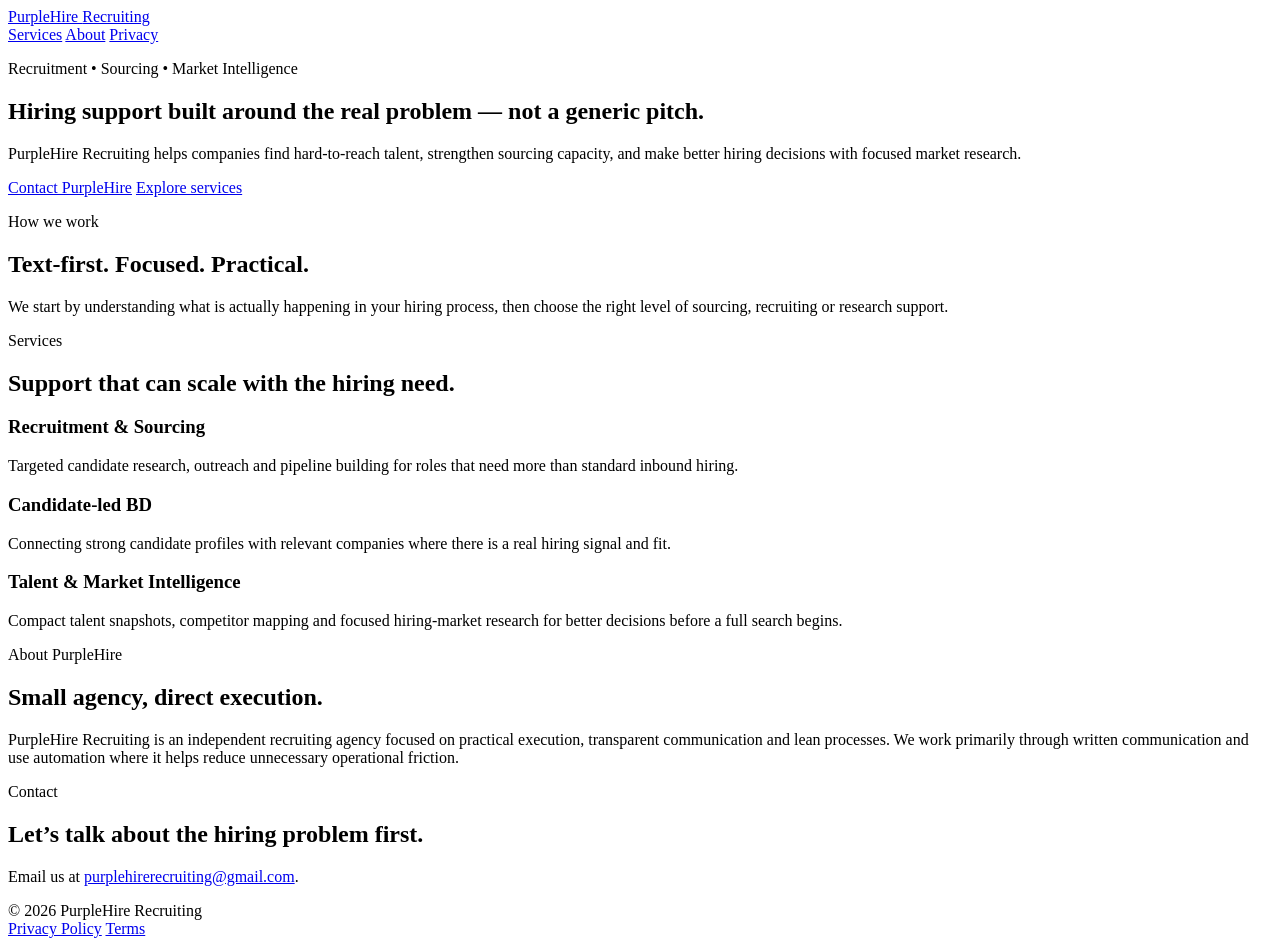
==== index.html @ 564413f8 "Create PurpleHire Recruiting homepage" ====
<!DOCTYPE html>
<html lang="en">
<head>
  <meta charset="UTF-8">
  <meta name="viewport" content="width=device-width, initial-scale=1.0">
  <meta name="description" content="PurpleHire Recruiting — recruitment, sourcing, candidate-led business development and market intelligence for growing teams.">
  <title>PurpleHire Recruiting</title>
  <link rel="stylesheet" href="style.css">
</head>
<body>
  <header class="site-header">
    <div class="container nav">
      <a class="brand" href="/">PurpleHire <span>Recruiting</span></a>
      <nav>
        <a href="#services">Services</a>
        <a href="#about">About</a>
        <a href="privacy.html">Privacy</a>
      </nav>
    </div>
  </header>

  <main>
    <section class="hero">
      <div class="container hero-grid">
        <div>
          <p class="eyebrow">Recruitment • Sourcing • Market Intelligence</p>
          <h1>Hiring support built around the real problem — not a generic pitch.</h1>
          <p class="lead">PurpleHire Recruiting helps companies find hard-to-reach talent, strengthen sourcing capacity, and make better hiring decisions with focused market research.</p>
          <div class="actions">
            <a class="button primary" href="mailto:purplehirerecruiting@gmail.com">Contact PurpleHire</a>
            <a class="button secondary" href="#services">Explore services</a>
          </div>
        </div>
        <aside class="card">
          <p class="card-kicker">How we work</p>
          <h2>Text-first. Focused. Practical.</h2>
          <p>We start by understanding what is actually happening in your hiring process, then choose the right level of sourcing, recruiting or research support.</p>
        </aside>
      </div>
    </section>

    <section id="services" class="section">
      <div class="container">
        <p class="eyebrow">Services</p>
        <h2>Support that can scale with the hiring need.</h2>
        <div class="cards">
          <article class="service-card">
            <h3>Recruitment & Sourcing</h3>
            <p>Targeted candidate research, outreach and pipeline building for roles that need more than standard inbound hiring.</p>
          </article>
          <article class="service-card">
            <h3>Candidate-led BD</h3>
            <p>Connecting strong candidate profiles with relevant companies where there is a real hiring signal and fit.</p>
          </article>
          <article class="service-card">
            <h3>Talent & Market Intelligence</h3>
            <p>Compact talent snapshots, competitor mapping and focused hiring-market research for better decisions before a full search begins.</p>
          </article>
        </div>
      </div>
    </section>

    <section id="about" class="section muted">
      <div class="container narrow">
        <p class="eyebrow">About PurpleHire</p>
        <h2>Small agency, direct execution.</h2>
        <p>PurpleHire Recruiting is an independent recruiting agency focused on practical execution, transparent communication and lean processes. We work primarily through written communication and use automation where it helps reduce unnecessary operational friction.</p>
      </div>
    </section>

    <section class="section contact">
      <div class="container narrow">
        <p class="eyebrow">Contact</p>
        <h2>Let’s talk about the hiring problem first.</h2>
        <p>Email us at <a href="mailto:purplehirerecruiting@gmail.com">purplehirerecruiting@gmail.com</a>.</p>
      </div>
    </section>
  </main>

  <footer>
    <div class="container footer-row">
      <span>© 2026 PurpleHire Recruiting</span>
      <div>
        <a href="privacy.html">Privacy Policy</a>
        <a href="terms.html">Terms</a>
      </div>
    </div>
  </footer>
</body>
</html>
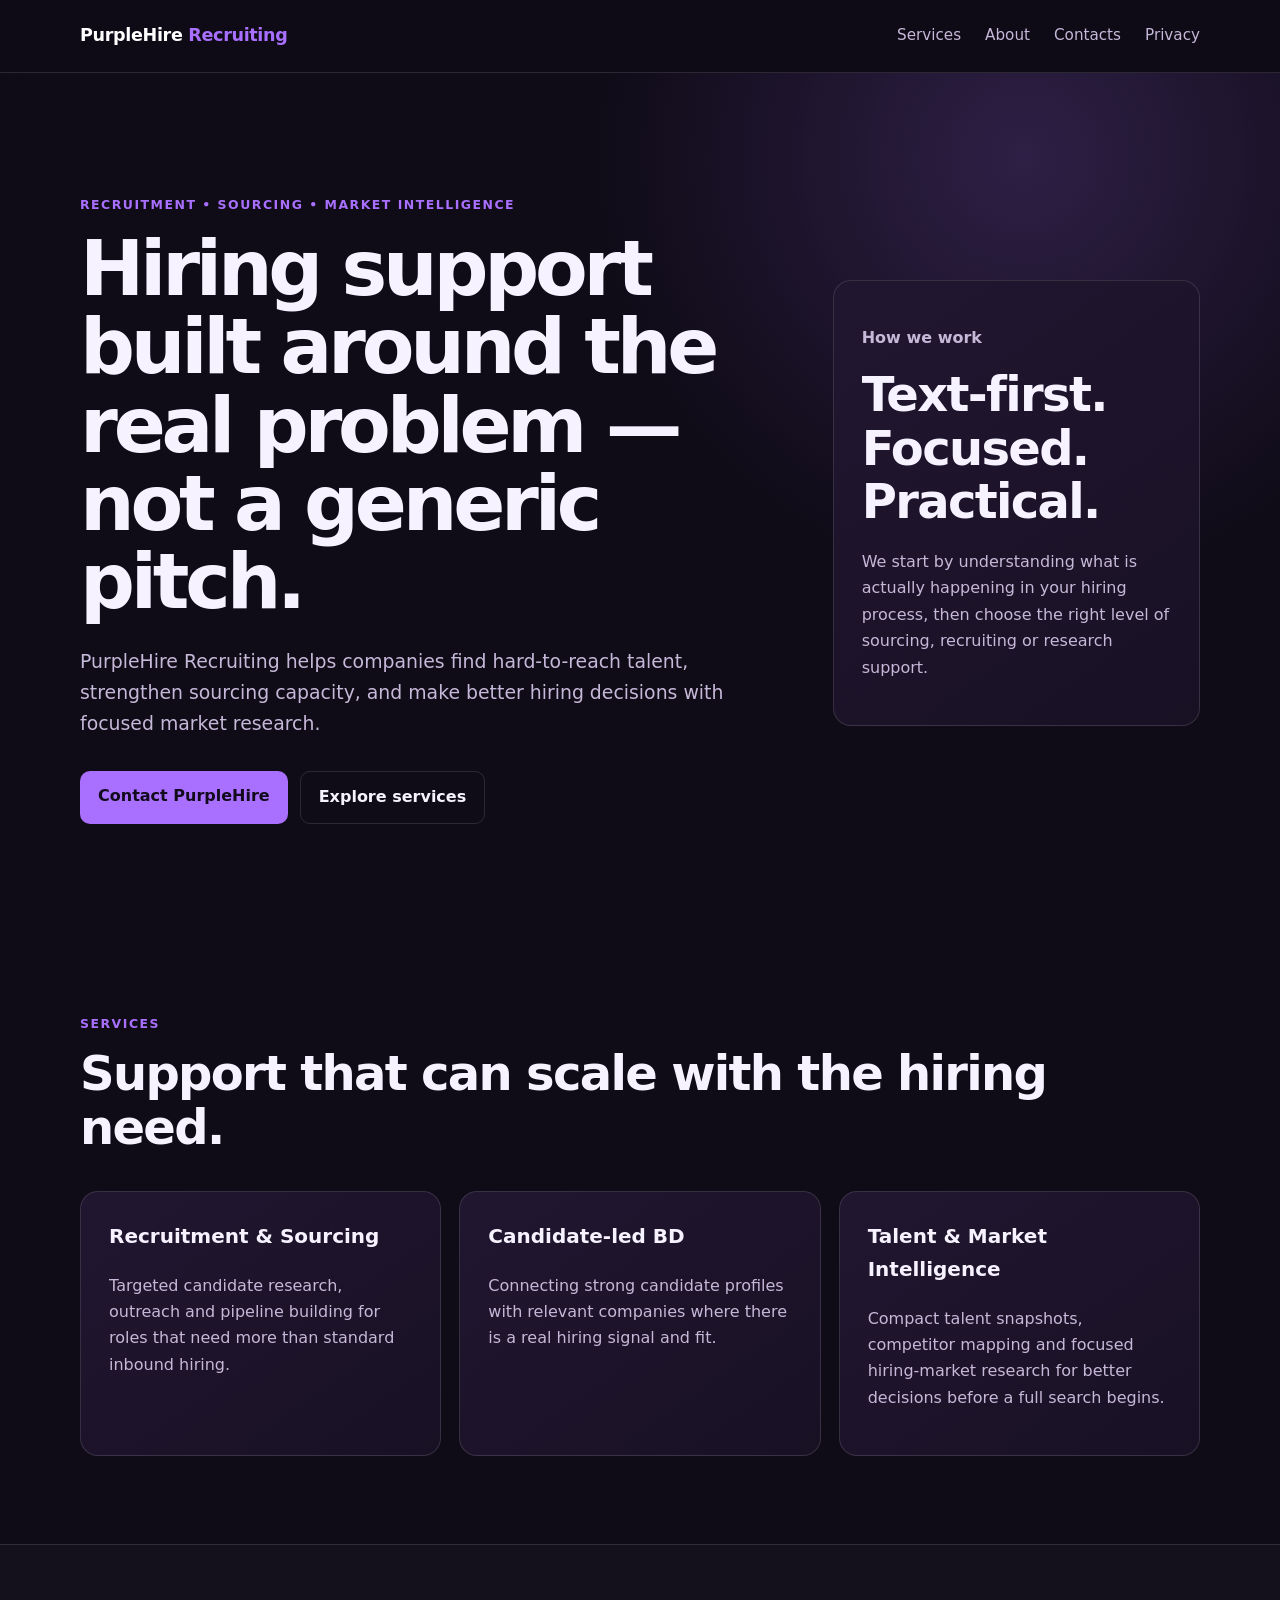
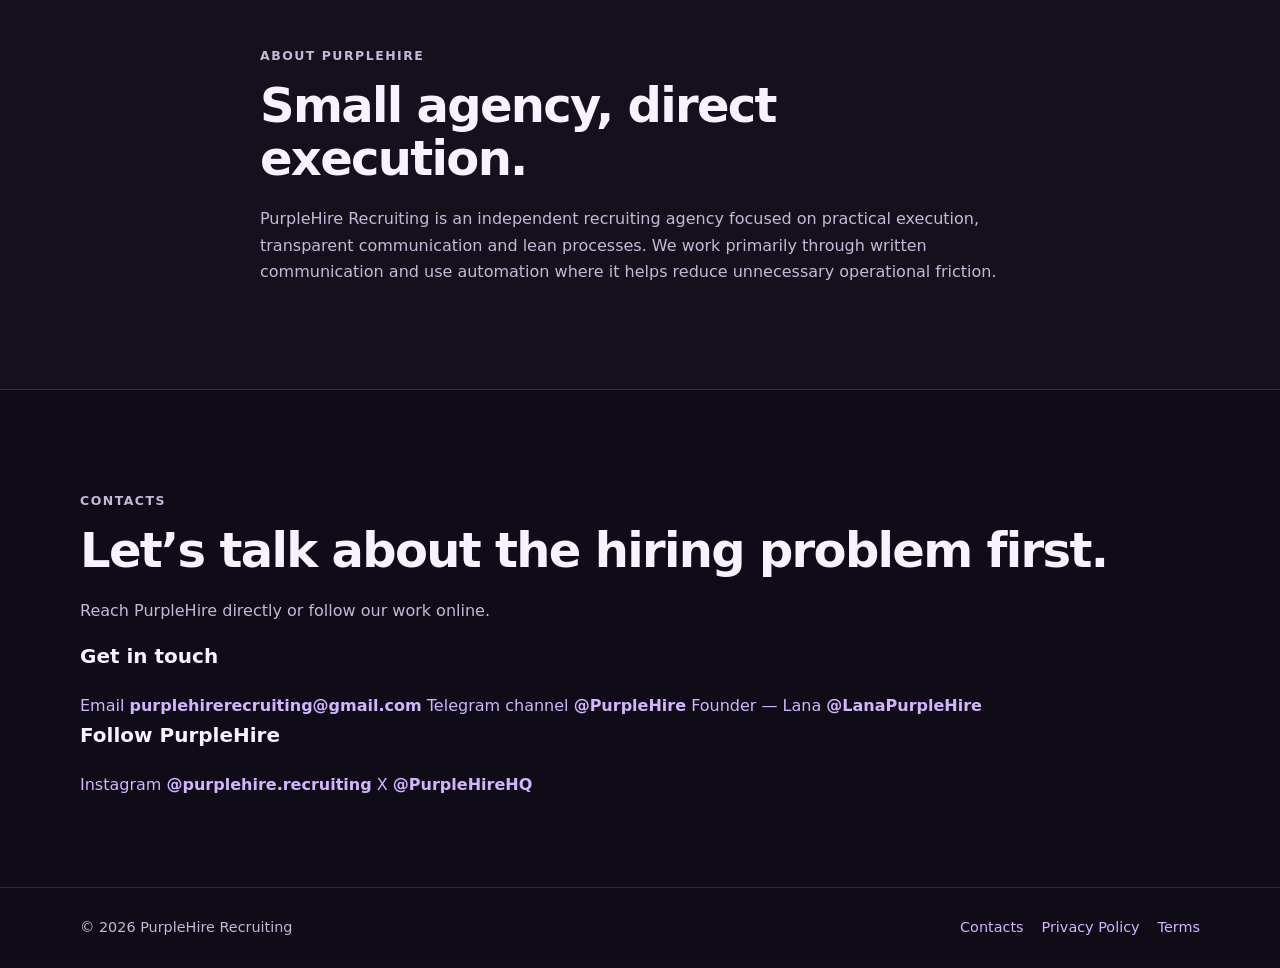
==== commit 3ab75b2d: "Add PurpleHire contact and social links" ====
--- a/index.html
+++ b/index.html
@@ -14,6 +14,7 @@
       <nav>
         <a href="#services">Services</a>
         <a href="#about">About</a>
+        <a href="#contacts">Contacts</a>
         <a href="privacy.html">Privacy</a>
       </nav>
     </div>
@@ -27,7 +28,7 @@
           <h1>Hiring support built around the real problem — not a generic pitch.</h1>
           <p class="lead">PurpleHire Recruiting helps companies find hard-to-reach talent, strengthen sourcing capacity, and make better hiring decisions with focused market research.</p>
           <div class="actions">
-            <a class="button primary" href="mailto:purplehirerecruiting@gmail.com">Contact PurpleHire</a>
+            <a class="button primary" href="#contacts">Contact PurpleHire</a>
             <a class="button secondary" href="#services">Explore services</a>
           </div>
         </div>
@@ -68,11 +69,39 @@
       </div>
     </section>
 
-    <section class="section contact">
-      <div class="container narrow">
-        <p class="eyebrow">Contact</p>
+    <section id="contacts" class="section contact">
+      <div class="container">
+        <p class="eyebrow">Contacts</p>
         <h2>Let’s talk about the hiring problem first.</h2>
-        <p>Email us at <a href="mailto:purplehirerecruiting@gmail.com">purplehirerecruiting@gmail.com</a>.</p>
+        <p class="contact-intro">Reach PurpleHire directly or follow our work online.</p>
+        <div class="contact-grid">
+          <div class="contact-card">
+            <h3>Get in touch</h3>
+            <a class="contact-link" href="mailto:purplehirerecruiting@gmail.com">
+              <span>Email</span>
+              <strong>purplehirerecruiting@gmail.com</strong>
+            </a>
+            <a class="contact-link" href="https://t.me/PurpleHire" target="_blank" rel="noopener noreferrer">
+              <span>Telegram channel</span>
+              <strong>@PurpleHire</strong>
+            </a>
+            <a class="contact-link" href="https://t.me/LanaPurpleHire" target="_blank" rel="noopener noreferrer">
+              <span>Founder — Lana</span>
+              <strong>@LanaPurpleHire</strong>
+            </a>
+          </div>
+          <div class="contact-card">
+            <h3>Follow PurpleHire</h3>
+            <a class="contact-link" href="https://www.instagram.com/purplehire.recruiting" target="_blank" rel="noopener noreferrer">
+              <span>Instagram</span>
+              <strong>@purplehire.recruiting</strong>
+            </a>
+            <a class="contact-link" href="https://x.com/PurpleHireHQ" target="_blank" rel="noopener noreferrer">
+              <span>X</span>
+              <strong>@PurpleHireHQ</strong>
+            </a>
+          </div>
+        </div>
       </div>
     </section>
   </main>
@@ -81,6 +110,7 @@
     <div class="container footer-row">
       <span>© 2026 PurpleHire Recruiting</span>
       <div>
+        <a href="#contacts">Contacts</a>
         <a href="privacy.html">Privacy Policy</a>
         <a href="terms.html">Terms</a>
       </div>
--- a/style.css
+++ b/style.css
@@ -0,0 +1,57 @@
+:root {
+  --bg: #0f0b17;
+  --panel: #181124;
+  --panel-2: #211630;
+  --text: #f7f2ff;
+  --muted: #c6b8d8;
+  --purple: #a970ff;
+  --purple-2: #d3b4ff;
+  --line: rgba(255,255,255,.12);
+}
+* { box-sizing: border-box; }
+html { scroll-behavior: smooth; }
+body { margin: 0; font-family: Inter, ui-sans-serif, system-ui, -apple-system, BlinkMacSystemFont, "Segoe UI", sans-serif; background: var(--bg); color: var(--text); line-height: 1.65; }
+a { color: var(--purple-2); text-decoration: none; }
+a:hover { text-decoration: underline; }
+.container { width: min(1120px, calc(100% - 40px)); margin: 0 auto; }
+.narrow { max-width: 760px; }
+.site-header { position: sticky; top: 0; z-index: 10; background: rgba(15,11,23,.9); backdrop-filter: blur(14px); border-bottom: 1px solid var(--line); }
+.nav { min-height: 72px; display: flex; align-items: center; justify-content: space-between; gap: 24px; }
+.brand { color: #fff; font-weight: 800; letter-spacing: -.02em; font-size: 1.1rem; }
+.brand span { color: var(--purple); }
+nav { display: flex; gap: 24px; }
+nav a { color: var(--muted); font-size: .95rem; }
+.hero { padding: 110px 0 90px; background: radial-gradient(circle at 80% 10%, rgba(169,112,255,.20), transparent 34%); }
+.hero-grid { display: grid; grid-template-columns: 1.5fr .8fr; gap: 64px; align-items: center; }
+.eyebrow { color: var(--purple); font-weight: 750; text-transform: uppercase; letter-spacing: .12em; font-size: .78rem; }
+h1 { font-size: clamp(2.7rem, 6vw, 5.3rem); line-height: 1.02; letter-spacing: -.055em; margin: 14px 0 24px; max-width: 900px; }
+h2 { font-size: clamp(2rem, 4vw, 3rem); line-height: 1.12; letter-spacing: -.035em; margin: 10px 0 20px; }
+h3 { font-size: 1.25rem; margin-top: 0; }
+.lead { color: var(--muted); font-size: 1.18rem; max-width: 720px; }
+.actions { display: flex; flex-wrap: wrap; gap: 12px; margin-top: 32px; }
+.button { display: inline-block; padding: 12px 18px; border-radius: 10px; font-weight: 750; }
+.button:hover { text-decoration: none; transform: translateY(-1px); }
+.primary { background: var(--purple); color: #120b1d; }
+.secondary { border: 1px solid var(--line); color: var(--text); }
+.card, .service-card { border: 1px solid var(--line); background: linear-gradient(145deg, var(--panel-2), var(--panel)); border-radius: 18px; padding: 28px; }
+.card-kicker { color: var(--purple-2); font-weight: 700; }
+.card p, .service-card p, .muted p, .contact p { color: var(--muted); }
+.section { padding: 88px 0; }
+.muted { background: rgba(255,255,255,.025); border-top: 1px solid var(--line); border-bottom: 1px solid var(--line); }
+.cards { display: grid; grid-template-columns: repeat(3, 1fr); gap: 18px; margin-top: 36px; }
+.contact { text-align: left; }
+footer { border-top: 1px solid var(--line); padding: 28px 0; color: var(--muted); font-size: .9rem; }
+.footer-row { display: flex; justify-content: space-between; gap: 20px; }
+.footer-row div { display: flex; gap: 18px; }
+.legal { padding: 70px 0 100px; }
+.legal h1 { font-size: clamp(2.4rem, 5vw, 4rem); }
+.legal h2 { font-size: 1.45rem; margin-top: 38px; }
+.legal p, .legal li { color: var(--muted); }
+.legal strong { color: var(--text); }
+@media (max-width: 800px) {
+  .hero-grid, .cards { grid-template-columns: 1fr; }
+  .hero { padding-top: 72px; }
+  nav { gap: 12px; }
+  nav a:nth-child(1), nav a:nth-child(2) { display: none; }
+  .footer-row { flex-direction: column; }
+}
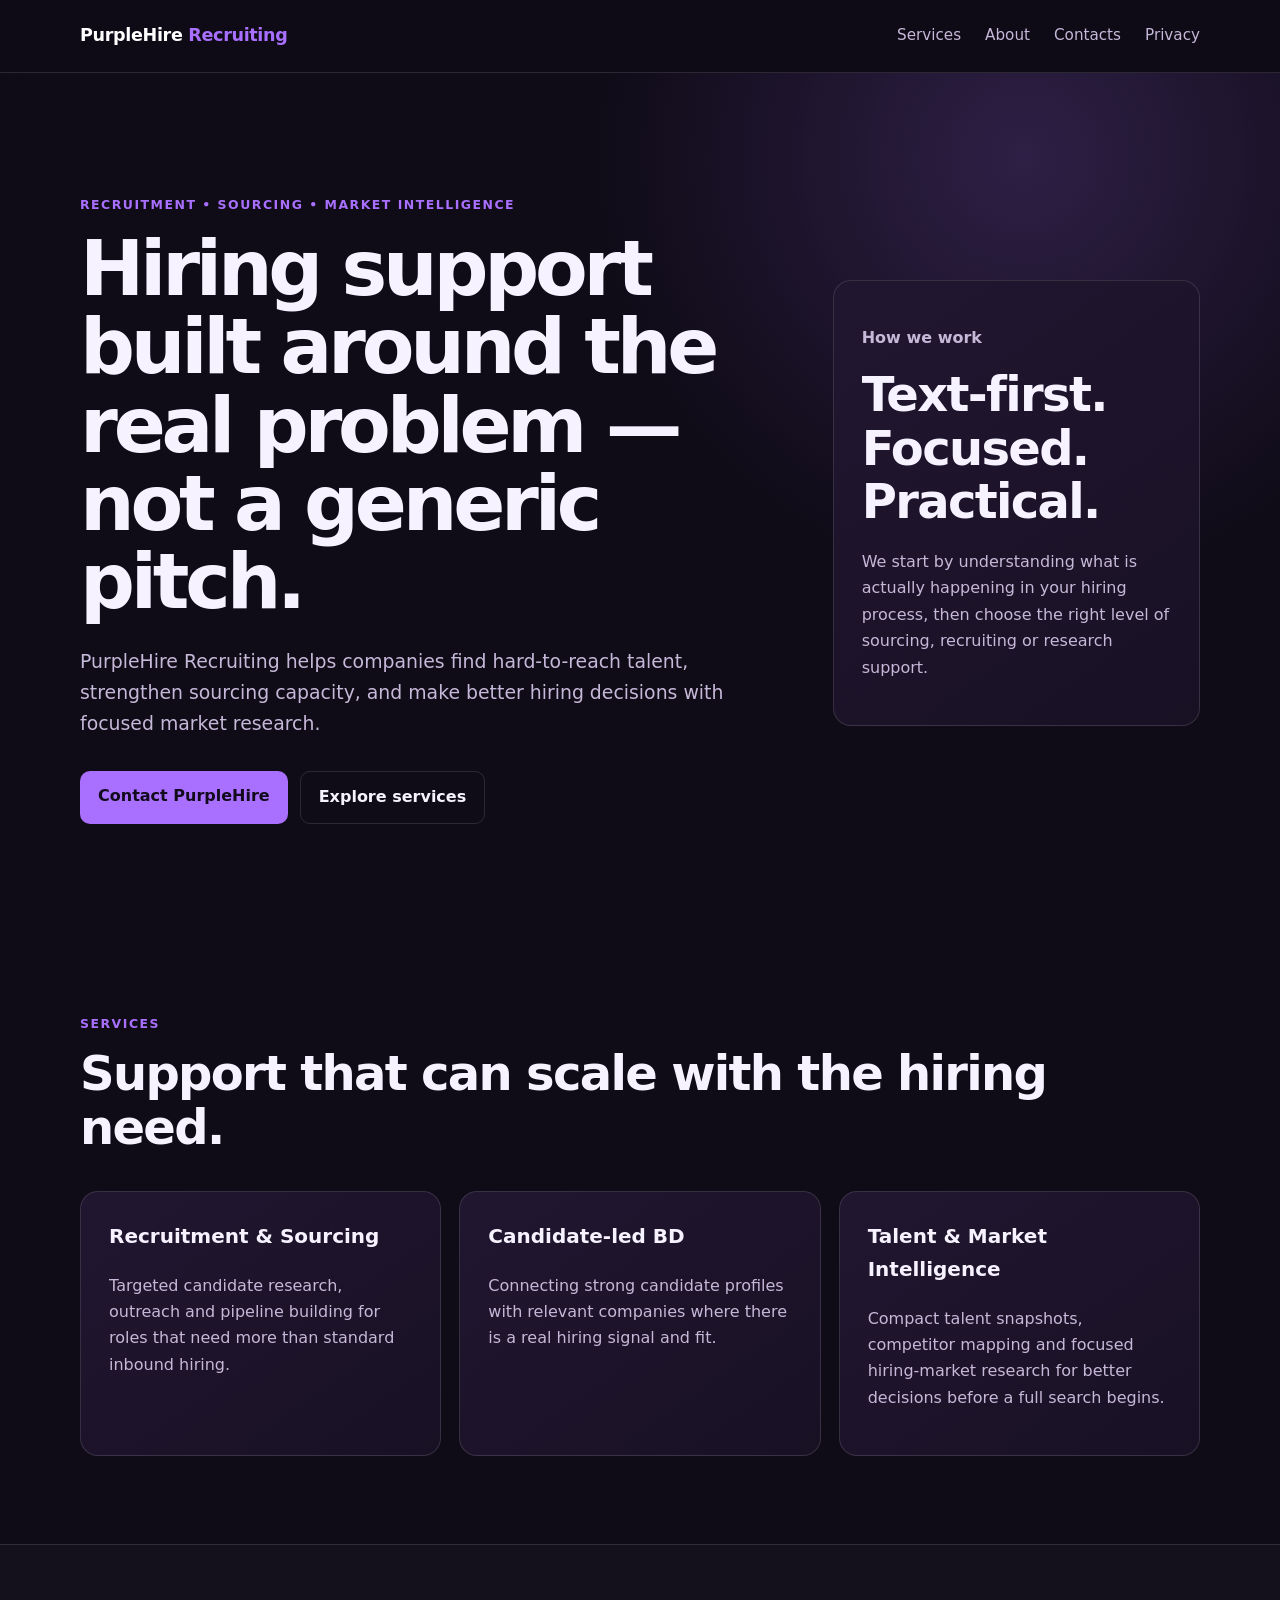
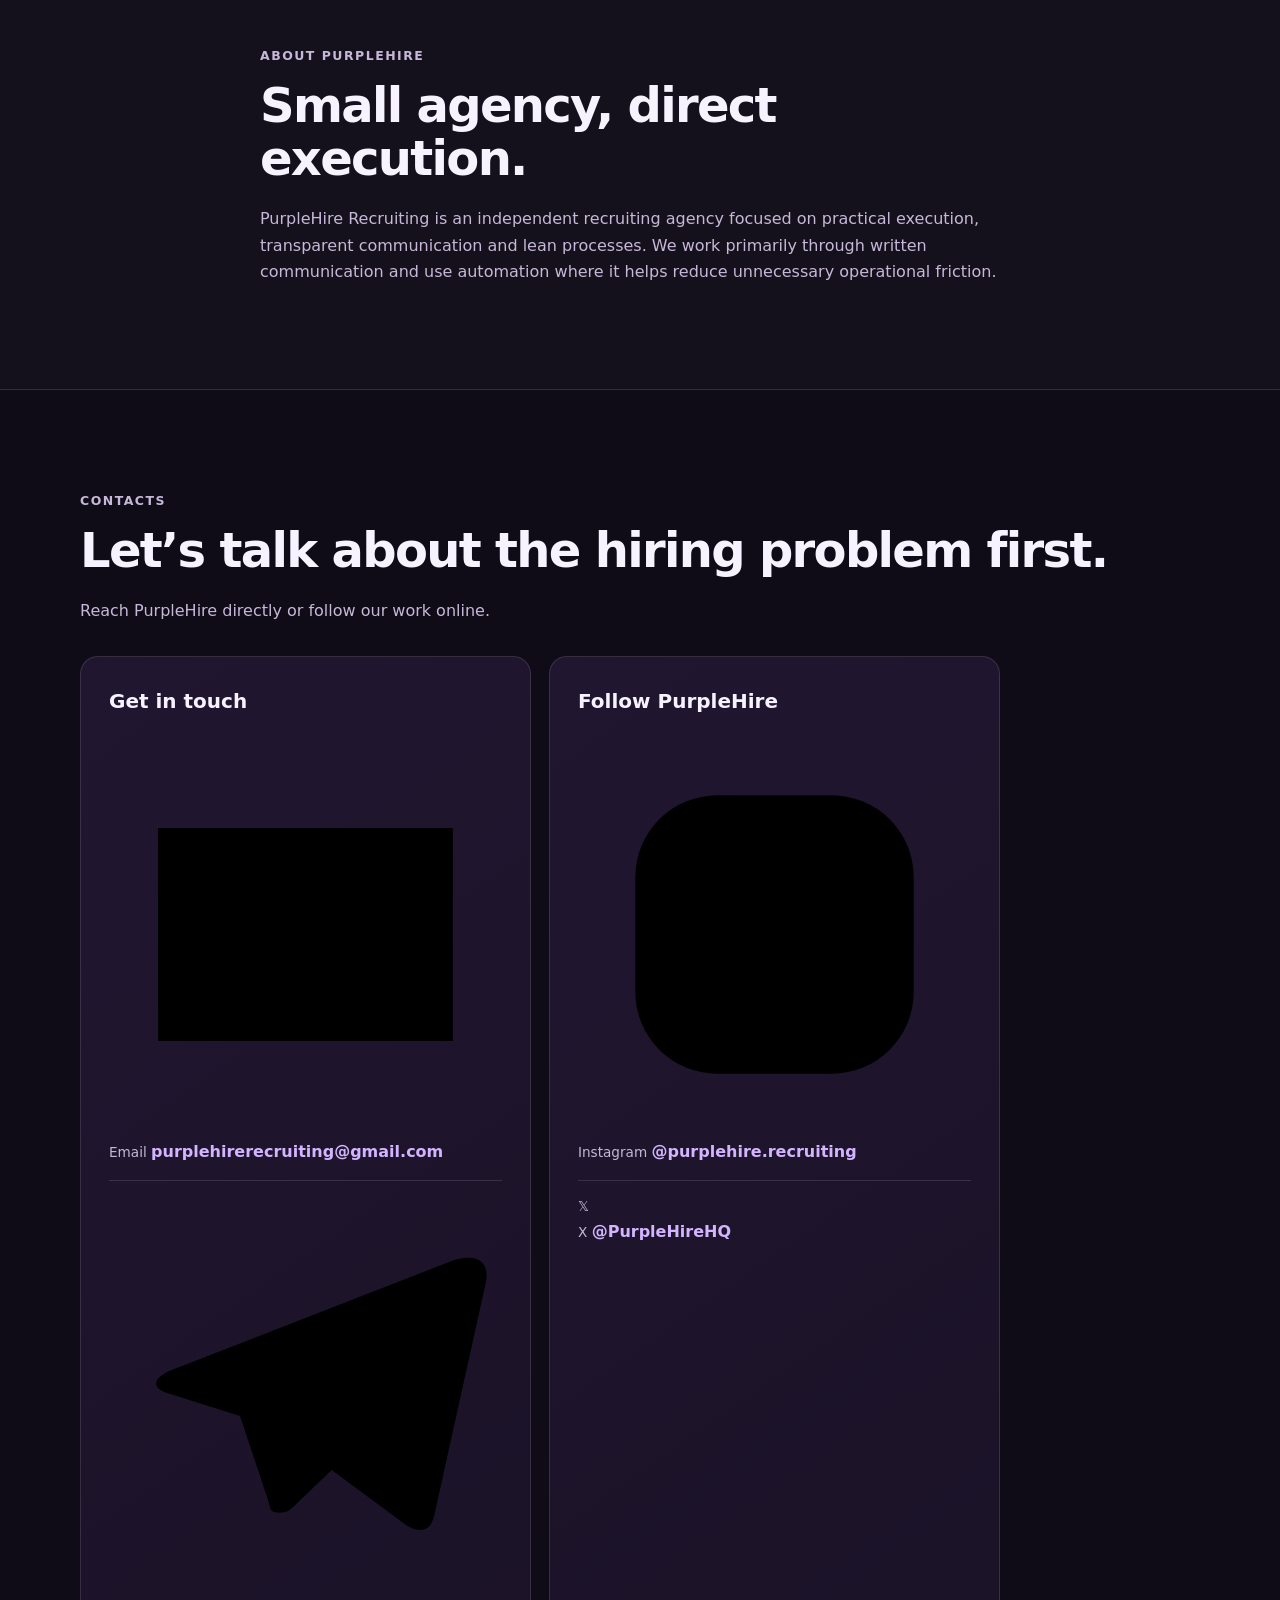
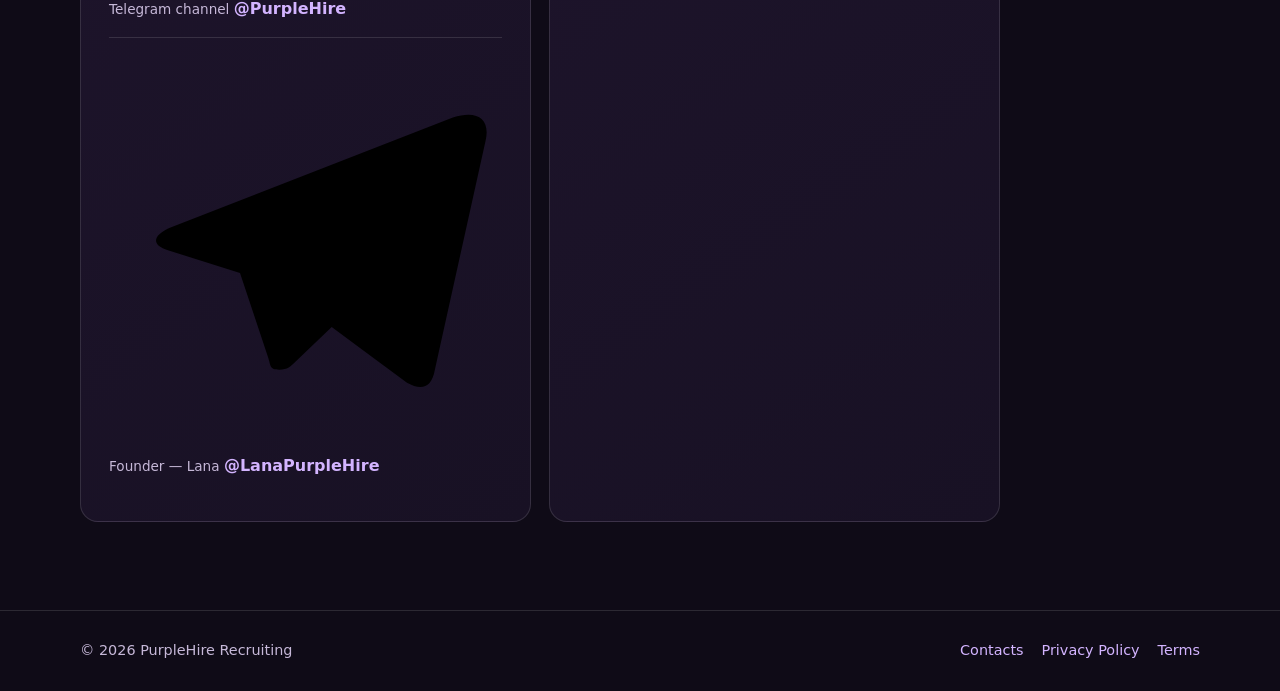
==== commit 2f206e45: "Improve contact layout and add social icons" ====
--- a/index.html
+++ b/index.html
@@ -74,31 +74,61 @@
         <p class="eyebrow">Contacts</p>
         <h2>Let’s talk about the hiring problem first.</h2>
         <p class="contact-intro">Reach PurpleHire directly or follow our work online.</p>
+
         <div class="contact-grid">
           <div class="contact-card">
             <h3>Get in touch</h3>
+
             <a class="contact-link" href="mailto:purplehirerecruiting@gmail.com">
-              <span>Email</span>
-              <strong>purplehirerecruiting@gmail.com</strong>
+              <span class="contact-icon" aria-hidden="true">
+                <svg viewBox="0 0 24 24"><path d="M3 5.5h18v13H3z"/><path d="m4 7 8 6 8-6"/></svg>
+              </span>
+              <span class="contact-copy">
+                <span class="contact-label">Email</span>
+                <strong>purplehirerecruiting@gmail.com</strong>
+              </span>
             </a>
+
             <a class="contact-link" href="https://t.me/PurpleHire" target="_blank" rel="noopener noreferrer">
-              <span>Telegram channel</span>
-              <strong>@PurpleHire</strong>
+              <span class="contact-icon" aria-hidden="true">
+                <svg viewBox="0 0 24 24"><path d="M21 4 3.8 10.7c-1.2.5-1.2 1.1-.2 1.4l4.4 1.4 1.7 5.1c.2.6.1.8.7.8.5 0 .7-.2 1-.5l2.2-2.1 4.6 3.4c.9.5 1.5.3 1.7-.8L23 5.4C23.3 4.1 22.5 3.5 21 4Z"/></svg>
+              </span>
+              <span class="contact-copy">
+                <span class="contact-label">Telegram channel</span>
+                <strong>@PurpleHire</strong>
+              </span>
             </a>
+
             <a class="contact-link" href="https://t.me/LanaPurpleHire" target="_blank" rel="noopener noreferrer">
-              <span>Founder — Lana</span>
-              <strong>@LanaPurpleHire</strong>
+              <span class="contact-icon" aria-hidden="true">
+                <svg viewBox="0 0 24 24"><path d="M21 4 3.8 10.7c-1.2.5-1.2 1.1-.2 1.4l4.4 1.4 1.7 5.1c.2.6.1.8.7.8.5 0 .7-.2 1-.5l2.2-2.1 4.6 3.4c.9.5 1.5.3 1.7-.8L23 5.4C23.3 4.1 22.5 3.5 21 4Z"/></svg>
+              </span>
+              <span class="contact-copy">
+                <span class="contact-label">Founder — Lana</span>
+                <strong>@LanaPurpleHire</strong>
+              </span>
             </a>
           </div>
+
           <div class="contact-card">
             <h3>Follow PurpleHire</h3>
+
             <a class="contact-link" href="https://www.instagram.com/purplehire.recruiting" target="_blank" rel="noopener noreferrer">
-              <span>Instagram</span>
-              <strong>@purplehire.recruiting</strong>
+              <span class="contact-icon" aria-hidden="true">
+                <svg viewBox="0 0 24 24"><rect x="3.5" y="3.5" width="17" height="17" rx="5"/><circle cx="12" cy="12" r="4"/><circle cx="17.5" cy="6.5" r="1"/></svg>
+              </span>
+              <span class="contact-copy">
+                <span class="contact-label">Instagram</span>
+                <strong>@purplehire.recruiting</strong>
+              </span>
             </a>
+
             <a class="contact-link" href="https://x.com/PurpleHireHQ" target="_blank" rel="noopener noreferrer">
-              <span>X</span>
-              <strong>@PurpleHireHQ</strong>
+              <span class="contact-icon x-icon" aria-hidden="true">𝕏</span>
+              <span class="contact-copy">
+                <span class="contact-label">X</span>
+                <strong>@PurpleHireHQ</strong>
+              </span>
             </a>
           </div>
         </div>
--- a/style.css
+++ b/style.css
@@ -40,6 +40,16 @@
 .muted { background: rgba(255,255,255,.025); border-top: 1px solid var(--line); border-bottom: 1px solid var(--line); }
 .cards { display: grid; grid-template-columns: repeat(3, 1fr); gap: 18px; margin-top: 36px; }
 .contact { text-align: left; }
+.contact-intro { max-width: 650px; margin-bottom: 32px; }
+.contact-grid { display: grid; grid-template-columns: repeat(2, minmax(0, 1fr)); gap: 18px; max-width: 920px; }
+.contact-card { border: 1px solid var(--line); background: linear-gradient(145deg, var(--panel-2), var(--panel)); border-radius: 18px; padding: 28px; }
+.contact-card h3 { margin-bottom: 20px; }
+.contact-link { display: flex; flex-direction: column; gap: 2px; padding: 14px 0; border-top: 1px solid var(--line); }
+.contact-link:first-of-type { border-top: 0; padding-top: 0; }
+.contact-link span { color: var(--muted); font-size: .85rem; }
+.contact-link strong { color: var(--purple-2); font-size: 1rem; overflow-wrap: anywhere; }
+.contact-link:hover { text-decoration: none; }
+.contact-link:hover strong { color: var(--text); }
 footer { border-top: 1px solid var(--line); padding: 28px 0; color: var(--muted); font-size: .9rem; }
 .footer-row { display: flex; justify-content: space-between; gap: 20px; }
 .footer-row div { display: flex; gap: 18px; }
@@ -49,7 +59,7 @@
 .legal p, .legal li { color: var(--muted); }
 .legal strong { color: var(--text); }
 @media (max-width: 800px) {
-  .hero-grid, .cards { grid-template-columns: 1fr; }
+  .hero-grid, .cards, .contact-grid { grid-template-columns: 1fr; }
   .hero { padding-top: 72px; }
   nav { gap: 12px; }
   nav a:nth-child(1), nav a:nth-child(2) { display: none; }
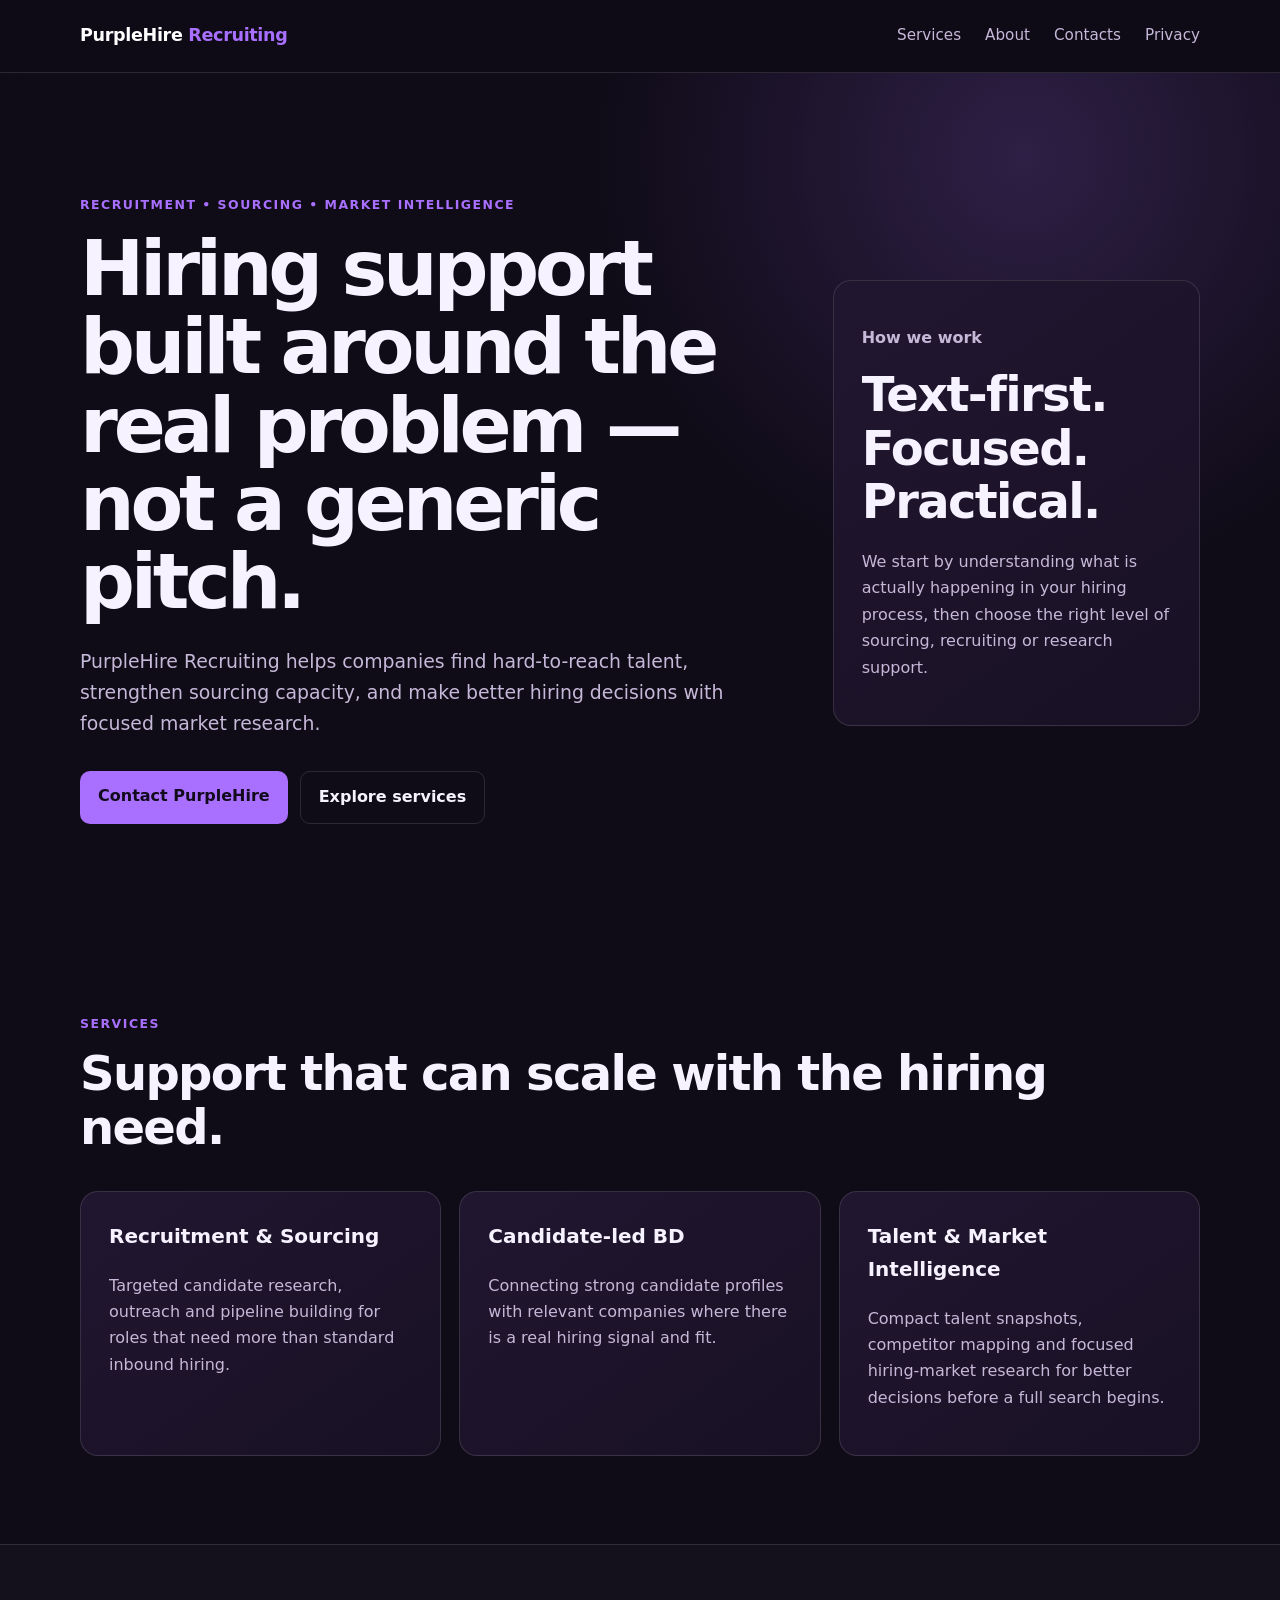
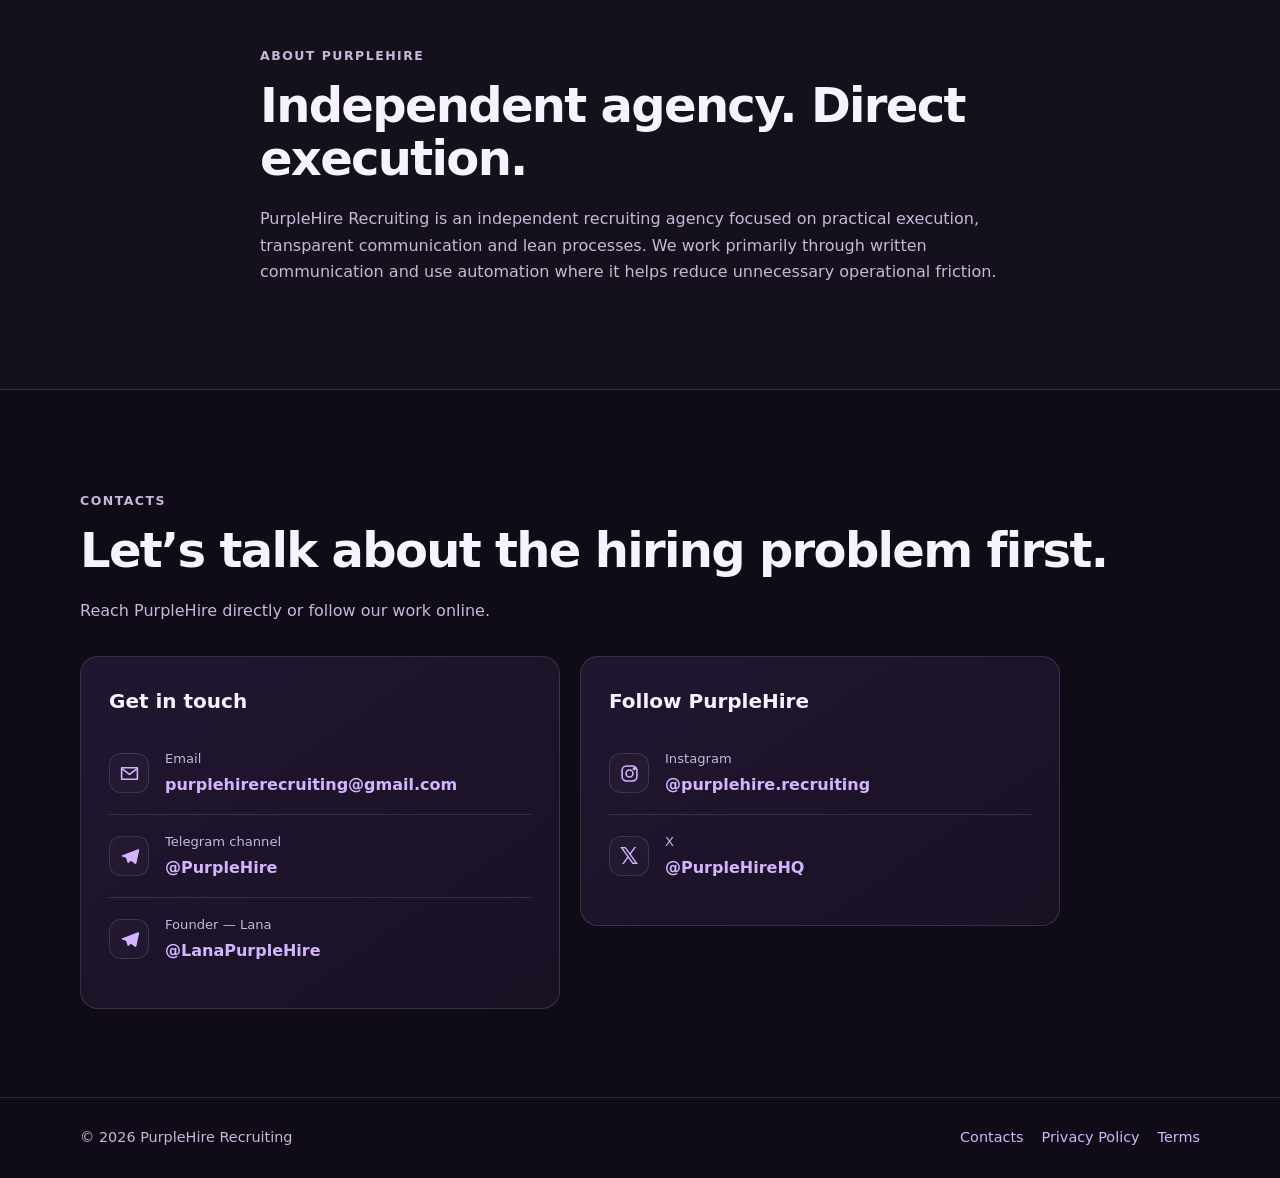
==== commit 49f4ce19: "Strengthen PurpleHire agency positioning" ====
--- a/index.html
+++ b/index.html
@@ -64,7 +64,7 @@
     <section id="about" class="section muted">
       <div class="container narrow">
         <p class="eyebrow">About PurpleHire</p>
-        <h2>Small agency, direct execution.</h2>
+        <h2>Independent agency. Direct execution.</h2>
         <p>PurpleHire Recruiting is an independent recruiting agency focused on practical execution, transparent communication and lean processes. We work primarily through written communication and use automation where it helps reduce unnecessary operational friction.</p>
       </div>
     </section>
@@ -80,33 +80,18 @@
             <h3>Get in touch</h3>
 
             <a class="contact-link" href="mailto:purplehirerecruiting@gmail.com">
-              <span class="contact-icon" aria-hidden="true">
-                <svg viewBox="0 0 24 24"><path d="M3 5.5h18v13H3z"/><path d="m4 7 8 6 8-6"/></svg>
-              </span>
-              <span class="contact-copy">
-                <span class="contact-label">Email</span>
-                <strong>purplehirerecruiting@gmail.com</strong>
-              </span>
+              <span class="contact-icon" aria-hidden="true"><svg viewBox="0 0 24 24"><path d="M3 5.5h18v13H3z"/><path d="m4 7 8 6 8-6"/></svg></span>
+              <span class="contact-copy"><span class="contact-label">Email</span><strong>purplehirerecruiting@gmail.com</strong></span>
             </a>
 
             <a class="contact-link" href="https://t.me/PurpleHire" target="_blank" rel="noopener noreferrer">
-              <span class="contact-icon" aria-hidden="true">
-                <svg viewBox="0 0 24 24"><path d="M21 4 3.8 10.7c-1.2.5-1.2 1.1-.2 1.4l4.4 1.4 1.7 5.1c.2.6.1.8.7.8.5 0 .7-.2 1-.5l2.2-2.1 4.6 3.4c.9.5 1.5.3 1.7-.8L23 5.4C23.3 4.1 22.5 3.5 21 4Z"/></svg>
-              </span>
-              <span class="contact-copy">
-                <span class="contact-label">Telegram channel</span>
-                <strong>@PurpleHire</strong>
-              </span>
+              <span class="contact-icon" aria-hidden="true"><svg viewBox="0 0 24 24"><path d="M21 4 3.8 10.7c-1.2.5-1.2 1.1-.2 1.4l4.4 1.4 1.7 5.1c.2.6.1.8.7.8.5 0 .7-.2 1-.5l2.2-2.1 4.6 3.4c.9.5 1.5.3 1.7-.8L23 5.4C23.3 4.1 22.5 3.5 21 4Z"/></svg></span>
+              <span class="contact-copy"><span class="contact-label">Telegram channel</span><strong>@PurpleHire</strong></span>
             </a>
 
             <a class="contact-link" href="https://t.me/LanaPurpleHire" target="_blank" rel="noopener noreferrer">
-              <span class="contact-icon" aria-hidden="true">
-                <svg viewBox="0 0 24 24"><path d="M21 4 3.8 10.7c-1.2.5-1.2 1.1-.2 1.4l4.4 1.4 1.7 5.1c.2.6.1.8.7.8.5 0 .7-.2 1-.5l2.2-2.1 4.6 3.4c.9.5 1.5.3 1.7-.8L23 5.4C23.3 4.1 22.5 3.5 21 4Z"/></svg>
-              </span>
-              <span class="contact-copy">
-                <span class="contact-label">Founder — Lana</span>
-                <strong>@LanaPurpleHire</strong>
-              </span>
+              <span class="contact-icon" aria-hidden="true"><svg viewBox="0 0 24 24"><path d="M21 4 3.8 10.7c-1.2.5-1.2 1.1-.2 1.4l4.4 1.4 1.7 5.1c.2.6.1.8.7.8.5 0 .7-.2 1-.5l2.2-2.1 4.6 3.4c.9.5 1.5.3 1.7-.8L23 5.4C23.3 4.1 22.5 3.5 21 4Z"/></svg></span>
+              <span class="contact-copy"><span class="contact-label">Founder — Lana</span><strong>@LanaPurpleHire</strong></span>
             </a>
           </div>
 
@@ -114,21 +99,13 @@
             <h3>Follow PurpleHire</h3>
 
             <a class="contact-link" href="https://www.instagram.com/purplehire.recruiting" target="_blank" rel="noopener noreferrer">
-              <span class="contact-icon" aria-hidden="true">
-                <svg viewBox="0 0 24 24"><rect x="3.5" y="3.5" width="17" height="17" rx="5"/><circle cx="12" cy="12" r="4"/><circle cx="17.5" cy="6.5" r="1"/></svg>
-              </span>
-              <span class="contact-copy">
-                <span class="contact-label">Instagram</span>
-                <strong>@purplehire.recruiting</strong>
-              </span>
+              <span class="contact-icon" aria-hidden="true"><svg viewBox="0 0 24 24"><rect x="3.5" y="3.5" width="17" height="17" rx="5"/><circle cx="12" cy="12" r="4"/><circle cx="17.5" cy="6.5" r="1"/></svg></span>
+              <span class="contact-copy"><span class="contact-label">Instagram</span><strong>@purplehire.recruiting</strong></span>
             </a>
 
             <a class="contact-link" href="https://x.com/PurpleHireHQ" target="_blank" rel="noopener noreferrer">
               <span class="contact-icon x-icon" aria-hidden="true">𝕏</span>
-              <span class="contact-copy">
-                <span class="contact-label">X</span>
-                <strong>@PurpleHireHQ</strong>
-              </span>
+              <span class="contact-copy"><span class="contact-label">X</span><strong>@PurpleHireHQ</strong></span>
             </a>
           </div>
         </div>
--- a/style.css
+++ b/style.css
@@ -41,15 +41,22 @@
 .cards { display: grid; grid-template-columns: repeat(3, 1fr); gap: 18px; margin-top: 36px; }
 .contact { text-align: left; }
 .contact-intro { max-width: 650px; margin-bottom: 32px; }
-.contact-grid { display: grid; grid-template-columns: repeat(2, minmax(0, 1fr)); gap: 18px; max-width: 920px; }
+.contact-grid { display: grid; grid-template-columns: repeat(2, minmax(0, 1fr)); gap: 20px; max-width: 980px; align-items: start; }
 .contact-card { border: 1px solid var(--line); background: linear-gradient(145deg, var(--panel-2), var(--panel)); border-radius: 18px; padding: 28px; }
-.contact-card h3 { margin-bottom: 20px; }
-.contact-link { display: flex; flex-direction: column; gap: 2px; padding: 14px 0; border-top: 1px solid var(--line); }
-.contact-link:first-of-type { border-top: 0; padding-top: 0; }
-.contact-link span { color: var(--muted); font-size: .85rem; }
-.contact-link strong { color: var(--purple-2); font-size: 1rem; overflow-wrap: anywhere; }
+.contact-card h3 { margin-bottom: 14px; }
+.contact-link { display: grid; grid-template-columns: 42px minmax(0, 1fr); align-items: center; gap: 14px; padding: 16px 0; border-top: 1px solid var(--line); }
+.contact-link:first-of-type { border-top: 0; }
 .contact-link:hover { text-decoration: none; }
-.contact-link:hover strong { color: var(--text); }
+.contact-icon { width: 40px; height: 40px; border: 1px solid var(--line); border-radius: 12px; display: grid; place-items: center; color: var(--purple-2); background: rgba(255,255,255,.025); flex: 0 0 auto; }
+.contact-icon svg { width: 21px; height: 21px; stroke: currentColor; fill: none; stroke-width: 1.8; stroke-linecap: round; stroke-linejoin: round; }
+.contact-link:nth-of-type(2) .contact-icon svg,
+.contact-link:nth-of-type(3) .contact-icon svg { fill: currentColor; stroke: none; }
+.x-icon { font-size: 1.45rem; font-weight: 800; line-height: 1; }
+.contact-copy { display: flex; flex-direction: column; gap: 2px; min-width: 0; }
+.contact-label { color: var(--muted); font-size: .82rem; }
+.contact-copy strong { color: var(--purple-2); font-size: 1rem; overflow-wrap: anywhere; }
+.contact-link:hover .contact-icon { border-color: rgba(211,180,255,.42); background: rgba(169,112,255,.08); }
+.contact-link:hover .contact-copy strong { color: var(--text); }
 footer { border-top: 1px solid var(--line); padding: 28px 0; color: var(--muted); font-size: .9rem; }
 .footer-row { display: flex; justify-content: space-between; gap: 20px; }
 .footer-row div { display: flex; gap: 18px; }
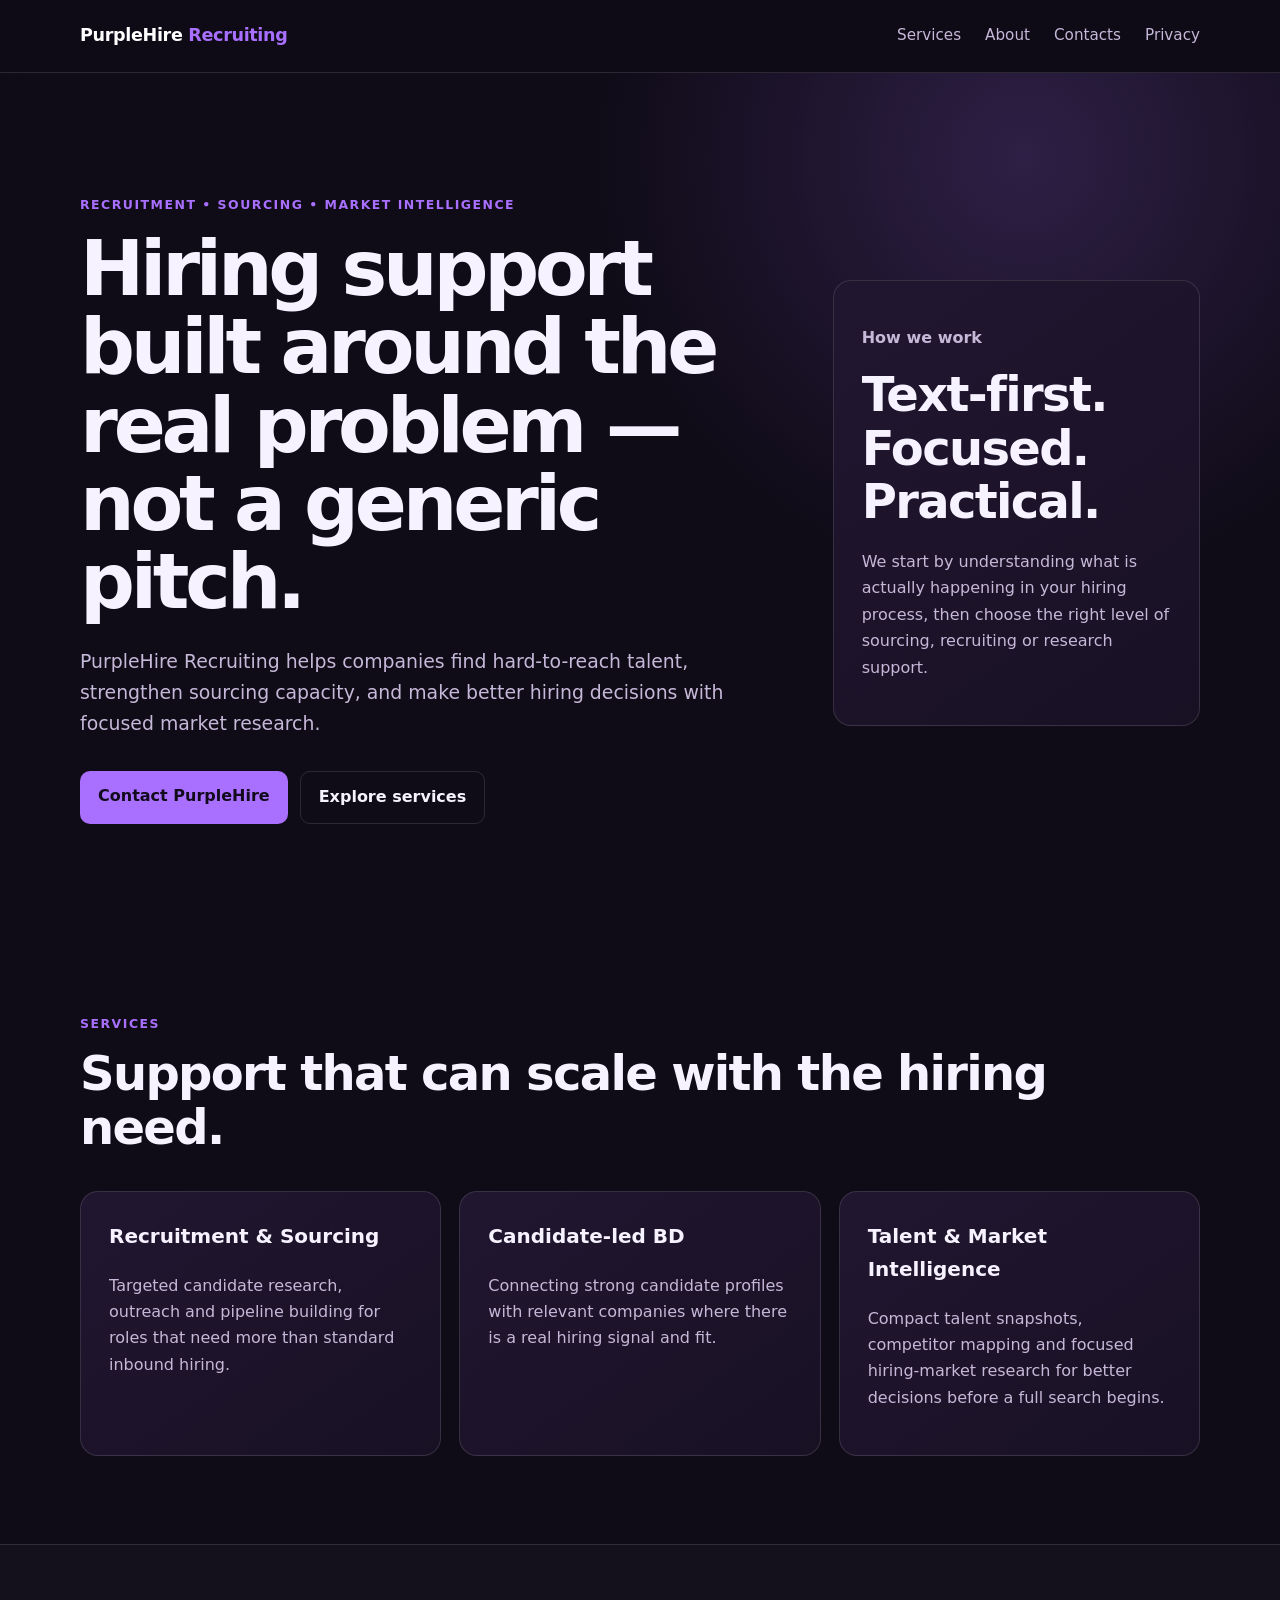
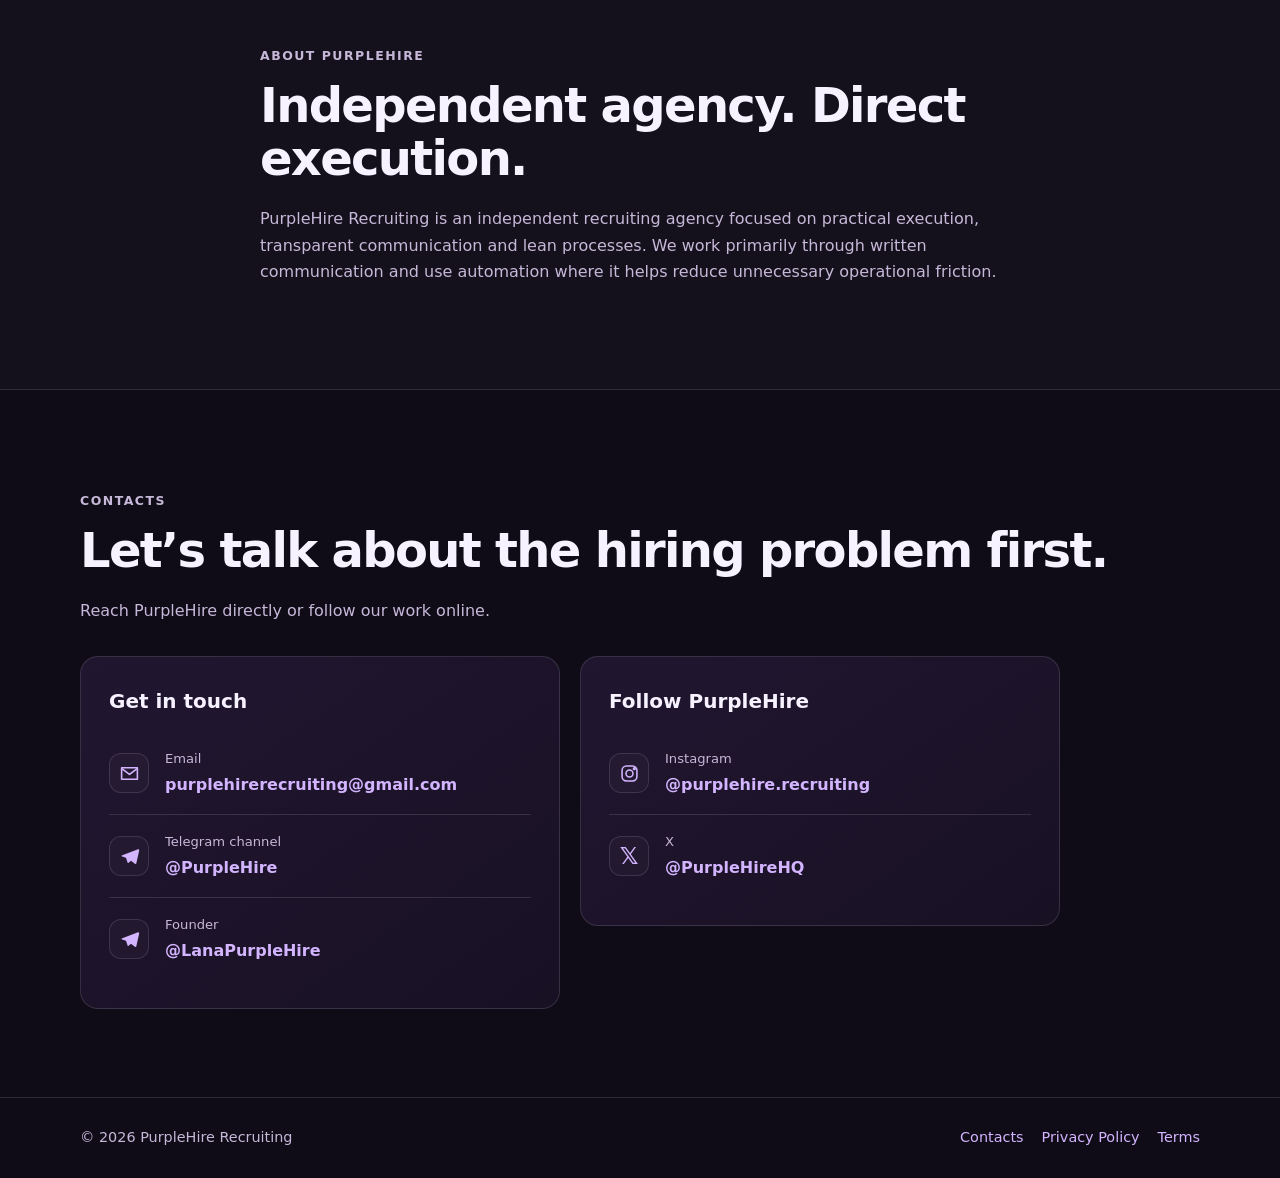
==== commit 927fa64b: "Simplify founder contact label" ====
--- a/index.html
+++ b/index.html
@@ -45,18 +45,9 @@
         <p class="eyebrow">Services</p>
         <h2>Support that can scale with the hiring need.</h2>
         <div class="cards">
-          <article class="service-card">
-            <h3>Recruitment & Sourcing</h3>
-            <p>Targeted candidate research, outreach and pipeline building for roles that need more than standard inbound hiring.</p>
-          </article>
-          <article class="service-card">
-            <h3>Candidate-led BD</h3>
-            <p>Connecting strong candidate profiles with relevant companies where there is a real hiring signal and fit.</p>
-          </article>
-          <article class="service-card">
-            <h3>Talent & Market Intelligence</h3>
-            <p>Compact talent snapshots, competitor mapping and focused hiring-market research for better decisions before a full search begins.</p>
-          </article>
+          <article class="service-card"><h3>Recruitment & Sourcing</h3><p>Targeted candidate research, outreach and pipeline building for roles that need more than standard inbound hiring.</p></article>
+          <article class="service-card"><h3>Candidate-led BD</h3><p>Connecting strong candidate profiles with relevant companies where there is a real hiring signal and fit.</p></article>
+          <article class="service-card"><h3>Talent & Market Intelligence</h3><p>Compact talent snapshots, competitor mapping and focused hiring-market research for better decisions before a full search begins.</p></article>
         </div>
       </div>
     </section>
@@ -74,54 +65,23 @@
         <p class="eyebrow">Contacts</p>
         <h2>Let’s talk about the hiring problem first.</h2>
         <p class="contact-intro">Reach PurpleHire directly or follow our work online.</p>
-
         <div class="contact-grid">
           <div class="contact-card">
             <h3>Get in touch</h3>
-
-            <a class="contact-link" href="mailto:purplehirerecruiting@gmail.com">
-              <span class="contact-icon" aria-hidden="true"><svg viewBox="0 0 24 24"><path d="M3 5.5h18v13H3z"/><path d="m4 7 8 6 8-6"/></svg></span>
-              <span class="contact-copy"><span class="contact-label">Email</span><strong>purplehirerecruiting@gmail.com</strong></span>
-            </a>
-
-            <a class="contact-link" href="https://t.me/PurpleHire" target="_blank" rel="noopener noreferrer">
-              <span class="contact-icon" aria-hidden="true"><svg viewBox="0 0 24 24"><path d="M21 4 3.8 10.7c-1.2.5-1.2 1.1-.2 1.4l4.4 1.4 1.7 5.1c.2.6.1.8.7.8.5 0 .7-.2 1-.5l2.2-2.1 4.6 3.4c.9.5 1.5.3 1.7-.8L23 5.4C23.3 4.1 22.5 3.5 21 4Z"/></svg></span>
-              <span class="contact-copy"><span class="contact-label">Telegram channel</span><strong>@PurpleHire</strong></span>
-            </a>
-
-            <a class="contact-link" href="https://t.me/LanaPurpleHire" target="_blank" rel="noopener noreferrer">
-              <span class="contact-icon" aria-hidden="true"><svg viewBox="0 0 24 24"><path d="M21 4 3.8 10.7c-1.2.5-1.2 1.1-.2 1.4l4.4 1.4 1.7 5.1c.2.6.1.8.7.8.5 0 .7-.2 1-.5l2.2-2.1 4.6 3.4c.9.5 1.5.3 1.7-.8L23 5.4C23.3 4.1 22.5 3.5 21 4Z"/></svg></span>
-              <span class="contact-copy"><span class="contact-label">Founder — Lana</span><strong>@LanaPurpleHire</strong></span>
-            </a>
+            <a class="contact-link" href="mailto:purplehirerecruiting@gmail.com"><span class="contact-icon" aria-hidden="true"><svg viewBox="0 0 24 24"><path d="M3 5.5h18v13H3z"/><path d="m4 7 8 6 8-6"/></svg></span><span class="contact-copy"><span class="contact-label">Email</span><strong>purplehirerecruiting@gmail.com</strong></span></a>
+            <a class="contact-link" href="https://t.me/PurpleHire" target="_blank" rel="noopener noreferrer"><span class="contact-icon" aria-hidden="true"><svg viewBox="0 0 24 24"><path d="M21 4 3.8 10.7c-1.2.5-1.2 1.1-.2 1.4l4.4 1.4 1.7 5.1c.2.6.1.8.7.8.5 0 .7-.2 1-.5l2.2-2.1 4.6 3.4c.9.5 1.5.3 1.7-.8L23 5.4C23.3 4.1 22.5 3.5 21 4Z"/></svg></span><span class="contact-copy"><span class="contact-label">Telegram channel</span><strong>@PurpleHire</strong></span></a>
+            <a class="contact-link" href="https://t.me/LanaPurpleHire" target="_blank" rel="noopener noreferrer"><span class="contact-icon" aria-hidden="true"><svg viewBox="0 0 24 24"><path d="M21 4 3.8 10.7c-1.2.5-1.2 1.1-.2 1.4l4.4 1.4 1.7 5.1c.2.6.1.8.7.8.5 0 .7-.2 1-.5l2.2-2.1 4.6 3.4c.9.5 1.5.3 1.7-.8L23 5.4C23.3 4.1 22.5 3.5 21 4Z"/></svg></span><span class="contact-copy"><span class="contact-label">Founder</span><strong>@LanaPurpleHire</strong></span></a>
           </div>
-
           <div class="contact-card">
             <h3>Follow PurpleHire</h3>
-
-            <a class="contact-link" href="https://www.instagram.com/purplehire.recruiting" target="_blank" rel="noopener noreferrer">
-              <span class="contact-icon" aria-hidden="true"><svg viewBox="0 0 24 24"><rect x="3.5" y="3.5" width="17" height="17" rx="5"/><circle cx="12" cy="12" r="4"/><circle cx="17.5" cy="6.5" r="1"/></svg></span>
-              <span class="contact-copy"><span class="contact-label">Instagram</span><strong>@purplehire.recruiting</strong></span>
-            </a>
-
-            <a class="contact-link" href="https://x.com/PurpleHireHQ" target="_blank" rel="noopener noreferrer">
-              <span class="contact-icon x-icon" aria-hidden="true">𝕏</span>
-              <span class="contact-copy"><span class="contact-label">X</span><strong>@PurpleHireHQ</strong></span>
-            </a>
+            <a class="contact-link" href="https://www.instagram.com/purplehire.recruiting" target="_blank" rel="noopener noreferrer"><span class="contact-icon" aria-hidden="true"><svg viewBox="0 0 24 24"><rect x="3.5" y="3.5" width="17" height="17" rx="5"/><circle cx="12" cy="12" r="4"/><circle cx="17.5" cy="6.5" r="1"/></svg></span><span class="contact-copy"><span class="contact-label">Instagram</span><strong>@purplehire.recruiting</strong></span></a>
+            <a class="contact-link" href="https://x.com/PurpleHireHQ" target="_blank" rel="noopener noreferrer"><span class="contact-icon x-icon" aria-hidden="true">𝕏</span><span class="contact-copy"><span class="contact-label">X</span><strong>@PurpleHireHQ</strong></span></a>
           </div>
         </div>
       </div>
     </section>
   </main>
 
-  <footer>
-    <div class="container footer-row">
-      <span>© 2026 PurpleHire Recruiting</span>
-      <div>
-        <a href="#contacts">Contacts</a>
-        <a href="privacy.html">Privacy Policy</a>
-        <a href="terms.html">Terms</a>
-      </div>
-    </div>
-  </footer>
+  <footer><div class="container footer-row"><span>© 2026 PurpleHire Recruiting</span><div><a href="#contacts">Contacts</a><a href="privacy.html">Privacy Policy</a><a href="terms.html">Terms</a></div></div></footer>
 </body>
 </html>
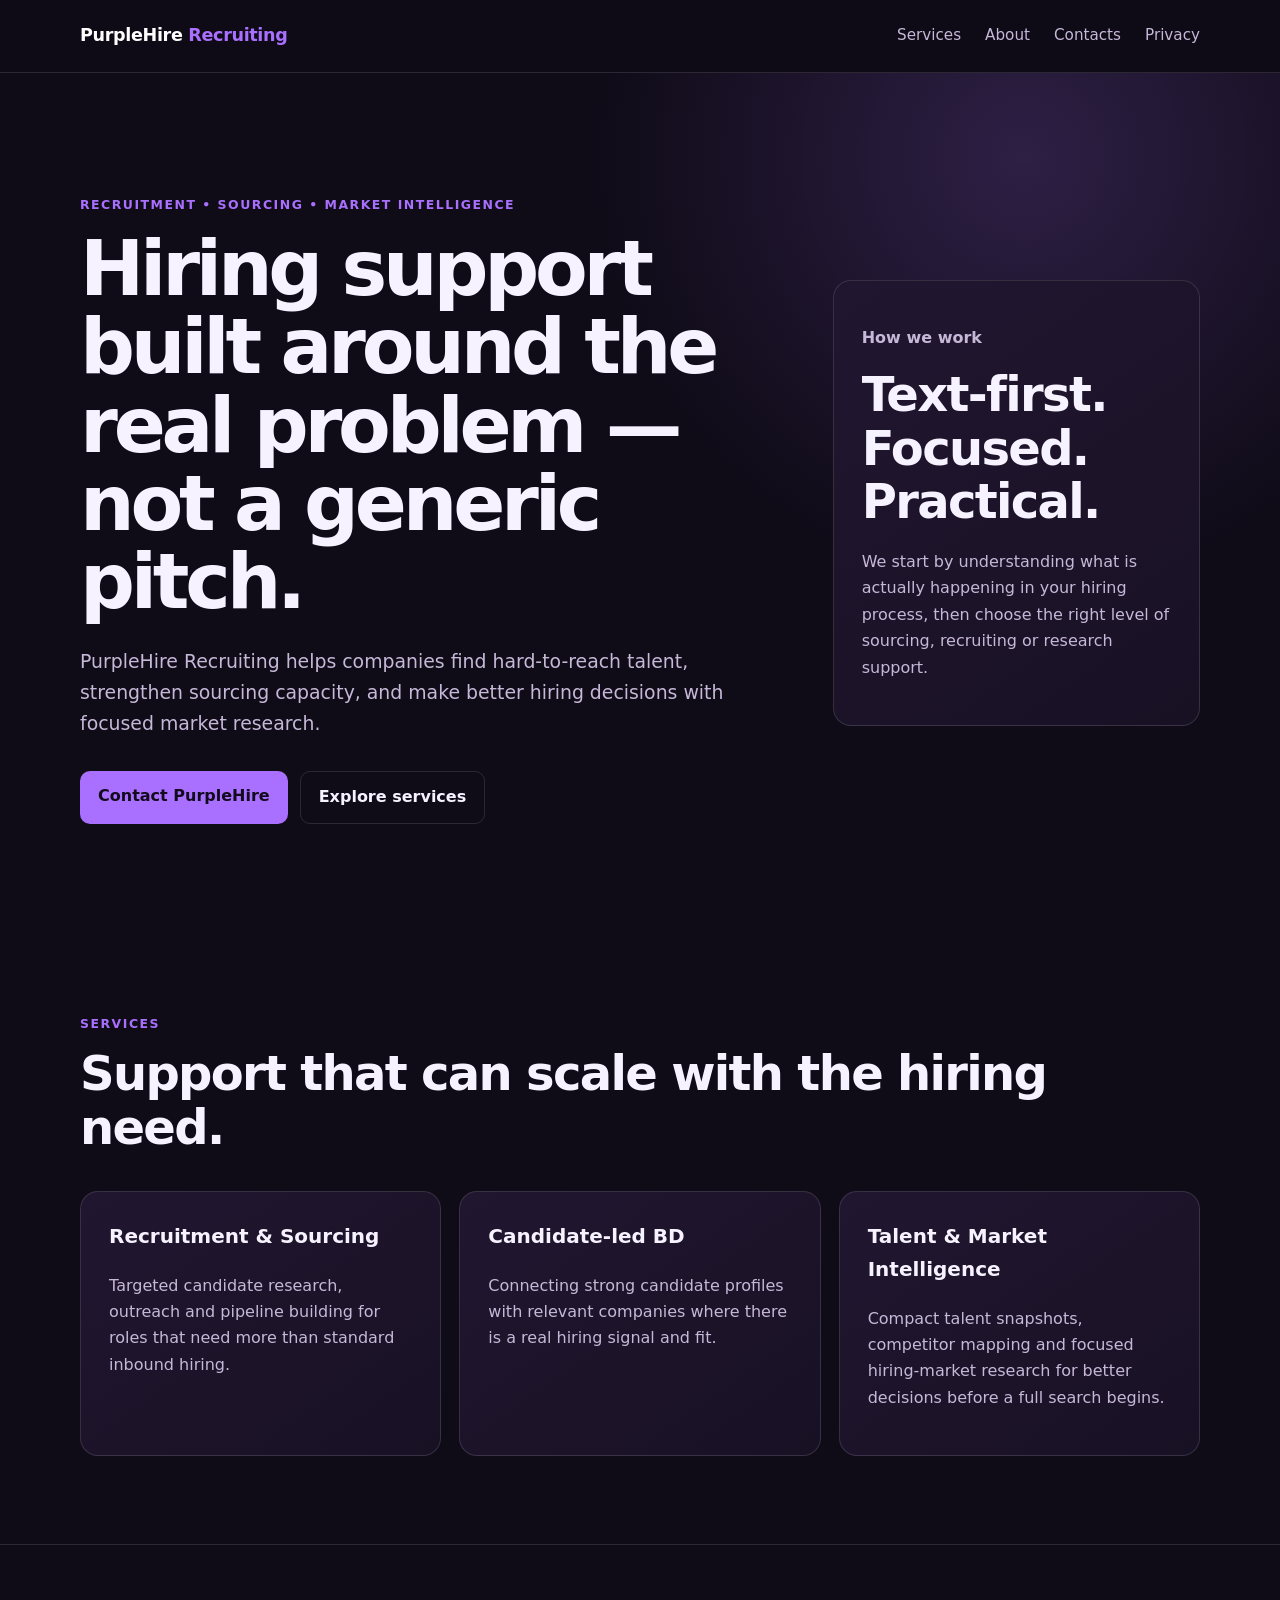
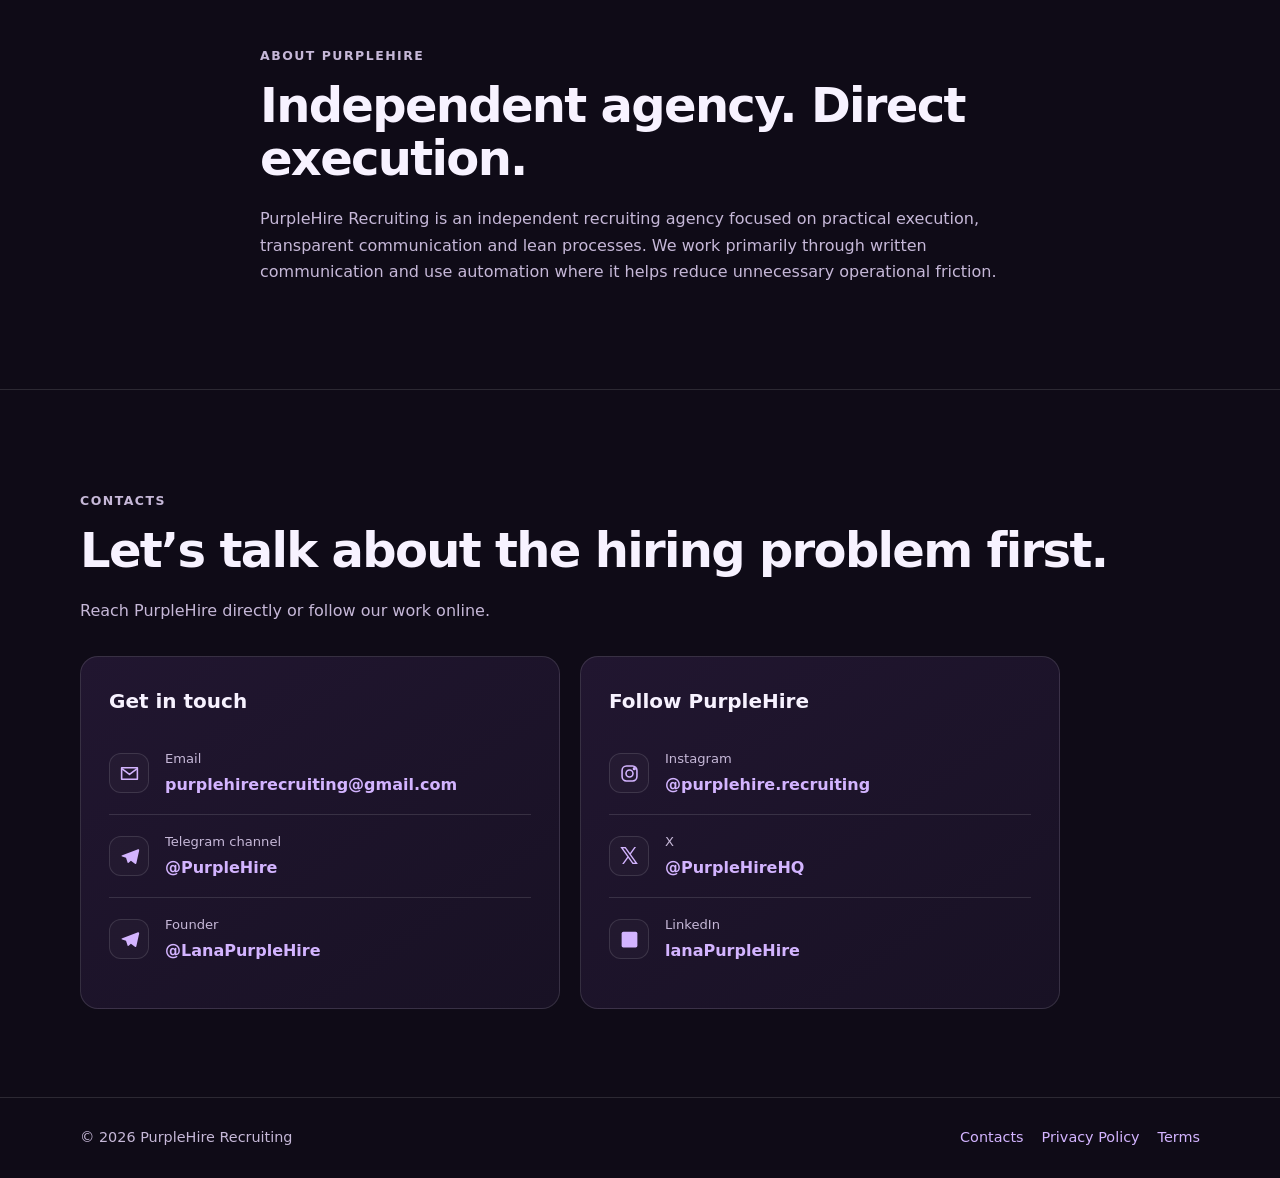
==== commit 2da4511a: "Add founder LinkedIn contact" ====
--- a/index.html
+++ b/index.html
@@ -76,6 +76,7 @@
             <h3>Follow PurpleHire</h3>
             <a class="contact-link" href="https://www.instagram.com/purplehire.recruiting" target="_blank" rel="noopener noreferrer"><span class="contact-icon" aria-hidden="true"><svg viewBox="0 0 24 24"><rect x="3.5" y="3.5" width="17" height="17" rx="5"/><circle cx="12" cy="12" r="4"/><circle cx="17.5" cy="6.5" r="1"/></svg></span><span class="contact-copy"><span class="contact-label">Instagram</span><strong>@purplehire.recruiting</strong></span></a>
             <a class="contact-link" href="https://x.com/PurpleHireHQ" target="_blank" rel="noopener noreferrer"><span class="contact-icon x-icon" aria-hidden="true">𝕏</span><span class="contact-copy"><span class="contact-label">X</span><strong>@PurpleHireHQ</strong></span></a>
+            <a class="contact-link" href="https://www.linkedin.com/in/lanapurplehire" target="_blank" rel="noopener noreferrer"><span class="contact-icon" aria-hidden="true"><svg viewBox="0 0 24 24"><rect x="3" y="3" width="18" height="18" rx="2"/><path d="M8 10v7M8 7.5v.01M12 17v-4c0-1.7 1.1-3 2.8-3 1.8 0 3.2 1.2 3.2 3.4V17M12 10v7"/></svg></span><span class="contact-copy"><span class="contact-label">LinkedIn</span><strong>lanaPurpleHire</strong></span></a>
           </div>
         </div>
       </div>
--- a/style.css
+++ b/style.css
@@ -37,7 +37,7 @@
 .card-kicker { color: var(--purple-2); font-weight: 700; }
 .card p, .service-card p, .muted p, .contact p { color: var(--muted); }
 .section { padding: 88px 0; }
-.muted { background: rgba(255,255,255,.025); border-top: 1px solid var(--line); border-bottom: 1px solid var(--line); }
+.muted { background: var(--bg); border-top: 1px solid var(--line); border-bottom: 1px solid var(--line); }
 .cards { display: grid; grid-template-columns: repeat(3, 1fr); gap: 18px; margin-top: 36px; }
 .contact { text-align: left; }
 .contact-intro { max-width: 650px; margin-bottom: 32px; }
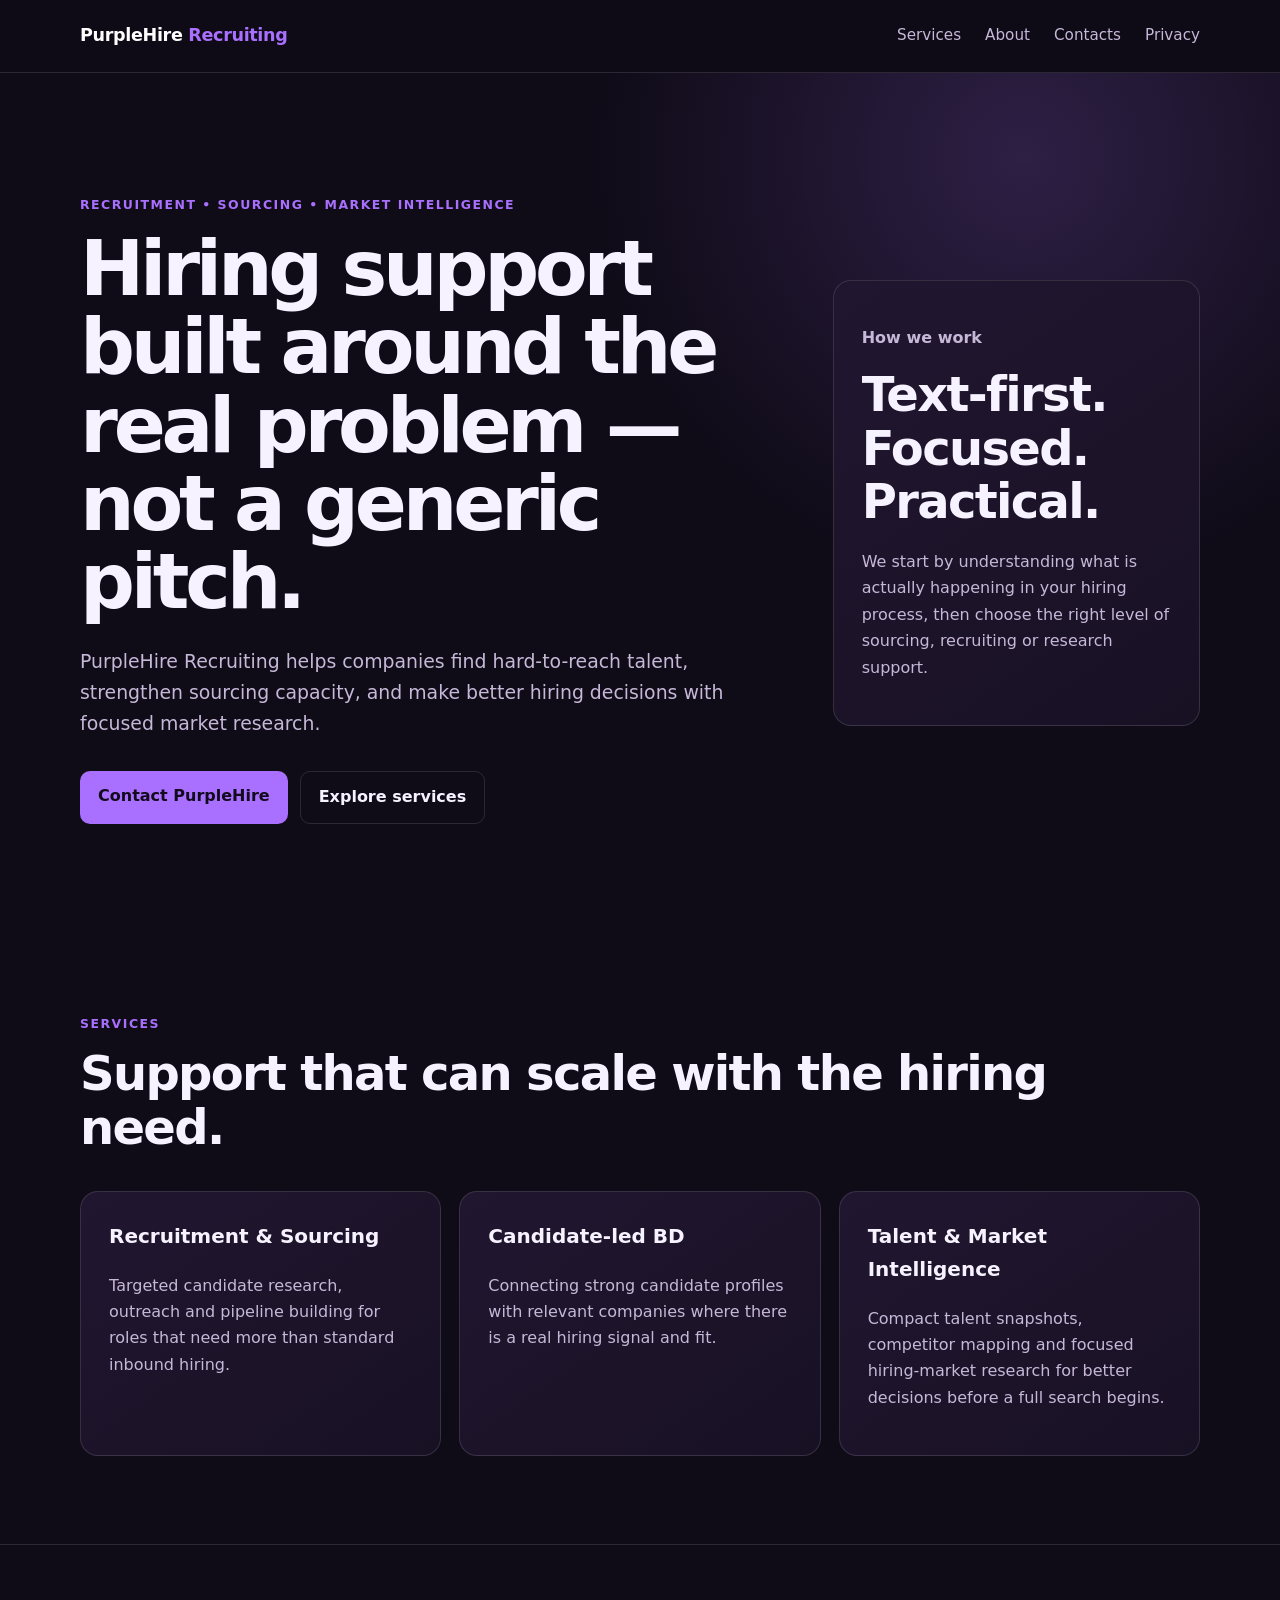
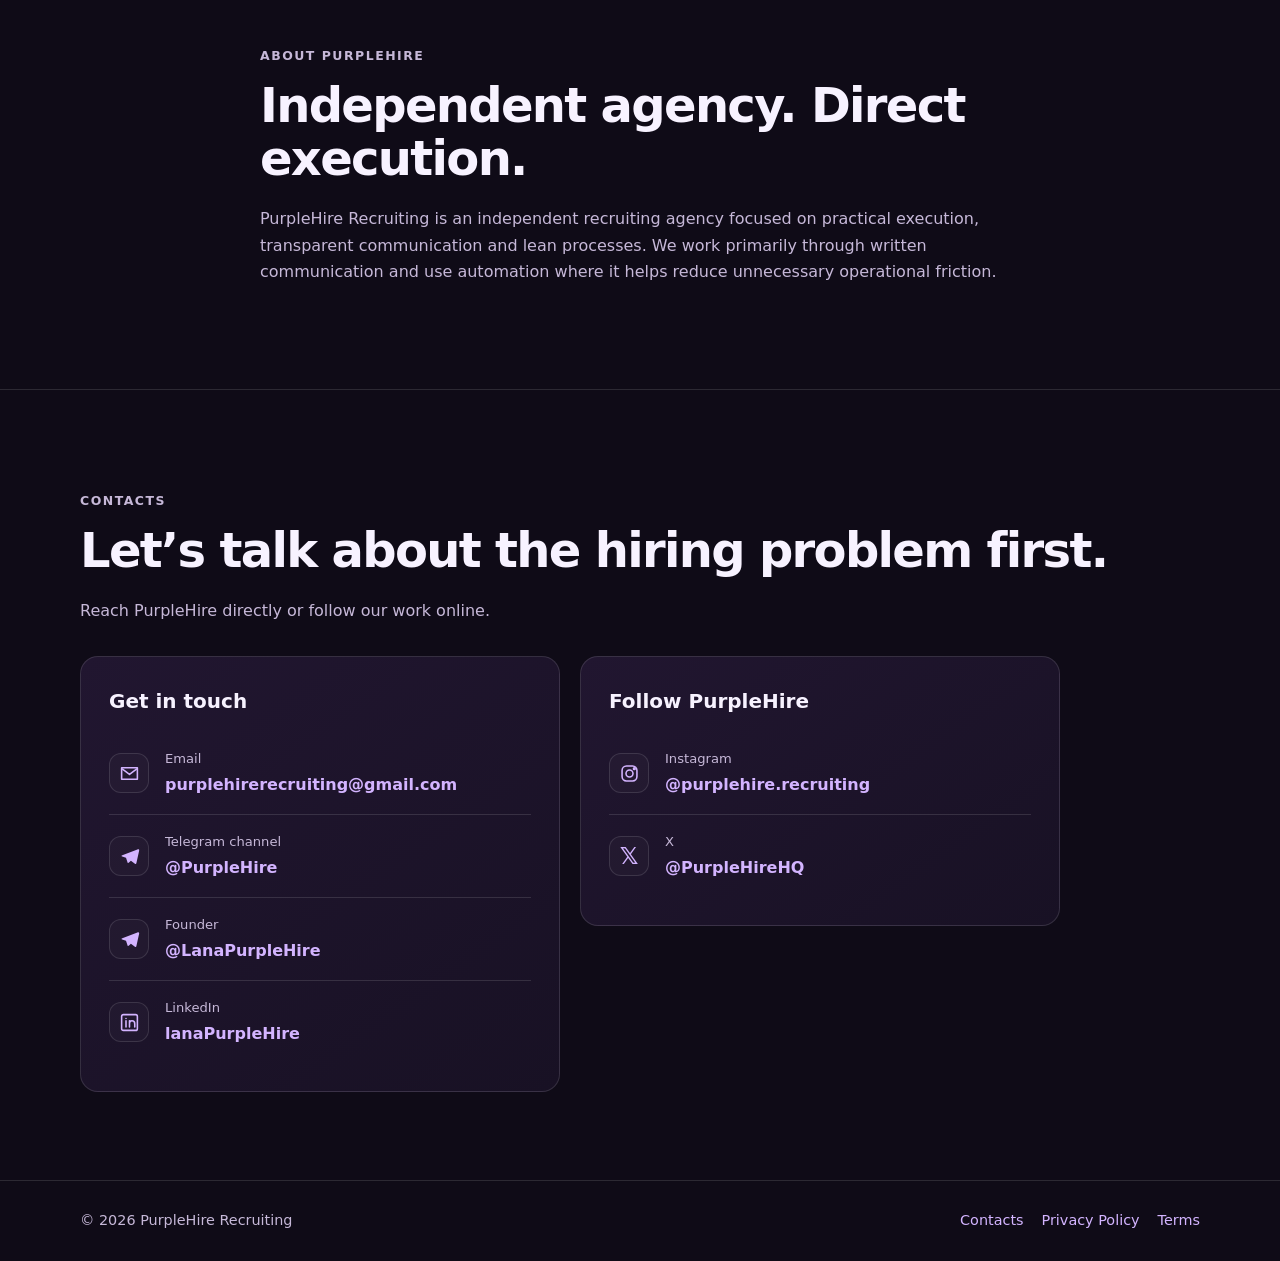
==== commit 28a633eb: "Move LinkedIn to direct contact section" ====
--- a/index.html
+++ b/index.html
@@ -71,12 +71,12 @@
             <a class="contact-link" href="mailto:purplehirerecruiting@gmail.com"><span class="contact-icon" aria-hidden="true"><svg viewBox="0 0 24 24"><path d="M3 5.5h18v13H3z"/><path d="m4 7 8 6 8-6"/></svg></span><span class="contact-copy"><span class="contact-label">Email</span><strong>purplehirerecruiting@gmail.com</strong></span></a>
             <a class="contact-link" href="https://t.me/PurpleHire" target="_blank" rel="noopener noreferrer"><span class="contact-icon" aria-hidden="true"><svg viewBox="0 0 24 24"><path d="M21 4 3.8 10.7c-1.2.5-1.2 1.1-.2 1.4l4.4 1.4 1.7 5.1c.2.6.1.8.7.8.5 0 .7-.2 1-.5l2.2-2.1 4.6 3.4c.9.5 1.5.3 1.7-.8L23 5.4C23.3 4.1 22.5 3.5 21 4Z"/></svg></span><span class="contact-copy"><span class="contact-label">Telegram channel</span><strong>@PurpleHire</strong></span></a>
             <a class="contact-link" href="https://t.me/LanaPurpleHire" target="_blank" rel="noopener noreferrer"><span class="contact-icon" aria-hidden="true"><svg viewBox="0 0 24 24"><path d="M21 4 3.8 10.7c-1.2.5-1.2 1.1-.2 1.4l4.4 1.4 1.7 5.1c.2.6.1.8.7.8.5 0 .7-.2 1-.5l2.2-2.1 4.6 3.4c.9.5 1.5.3 1.7-.8L23 5.4C23.3 4.1 22.5 3.5 21 4Z"/></svg></span><span class="contact-copy"><span class="contact-label">Founder</span><strong>@LanaPurpleHire</strong></span></a>
+            <a class="contact-link" href="https://www.linkedin.com/in/lanapurplehire" target="_blank" rel="noopener noreferrer"><span class="contact-icon" aria-hidden="true"><svg viewBox="0 0 24 24"><rect x="3" y="3" width="18" height="18" rx="2"/><path d="M8 10v7M8 7.5v.01M12 17v-4c0-1.7 1.1-3 2.8-3 1.8 0 3.2 1.2 3.2 3.4V17M12 10v7"/></svg></span><span class="contact-copy"><span class="contact-label">LinkedIn</span><strong>lanaPurpleHire</strong></span></a>
           </div>
           <div class="contact-card">
             <h3>Follow PurpleHire</h3>
             <a class="contact-link" href="https://www.instagram.com/purplehire.recruiting" target="_blank" rel="noopener noreferrer"><span class="contact-icon" aria-hidden="true"><svg viewBox="0 0 24 24"><rect x="3.5" y="3.5" width="17" height="17" rx="5"/><circle cx="12" cy="12" r="4"/><circle cx="17.5" cy="6.5" r="1"/></svg></span><span class="contact-copy"><span class="contact-label">Instagram</span><strong>@purplehire.recruiting</strong></span></a>
             <a class="contact-link" href="https://x.com/PurpleHireHQ" target="_blank" rel="noopener noreferrer"><span class="contact-icon x-icon" aria-hidden="true">𝕏</span><span class="contact-copy"><span class="contact-label">X</span><strong>@PurpleHireHQ</strong></span></a>
-            <a class="contact-link" href="https://www.linkedin.com/in/lanapurplehire" target="_blank" rel="noopener noreferrer"><span class="contact-icon" aria-hidden="true"><svg viewBox="0 0 24 24"><rect x="3" y="3" width="18" height="18" rx="2"/><path d="M8 10v7M8 7.5v.01M12 17v-4c0-1.7 1.1-3 2.8-3 1.8 0 3.2 1.2 3.2 3.4V17M12 10v7"/></svg></span><span class="contact-copy"><span class="contact-label">LinkedIn</span><strong>lanaPurpleHire</strong></span></a>
           </div>
         </div>
       </div>
